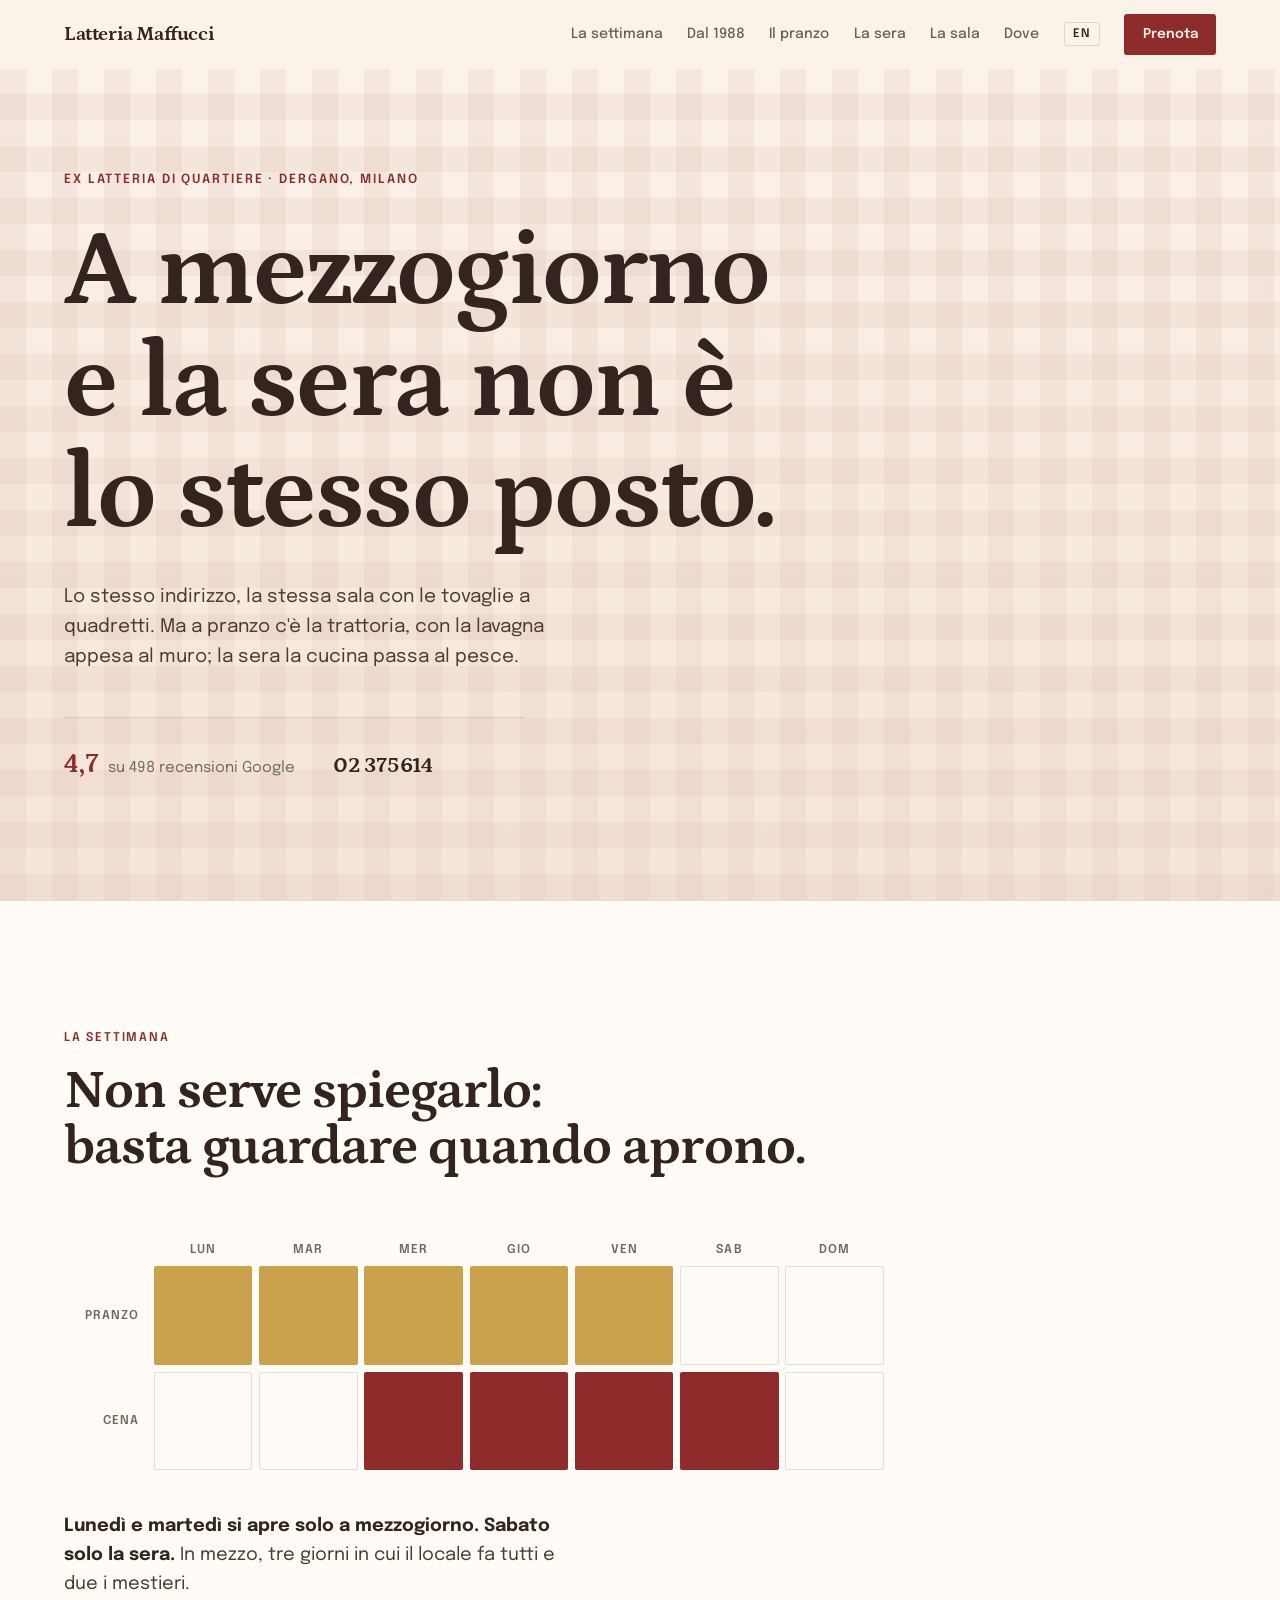
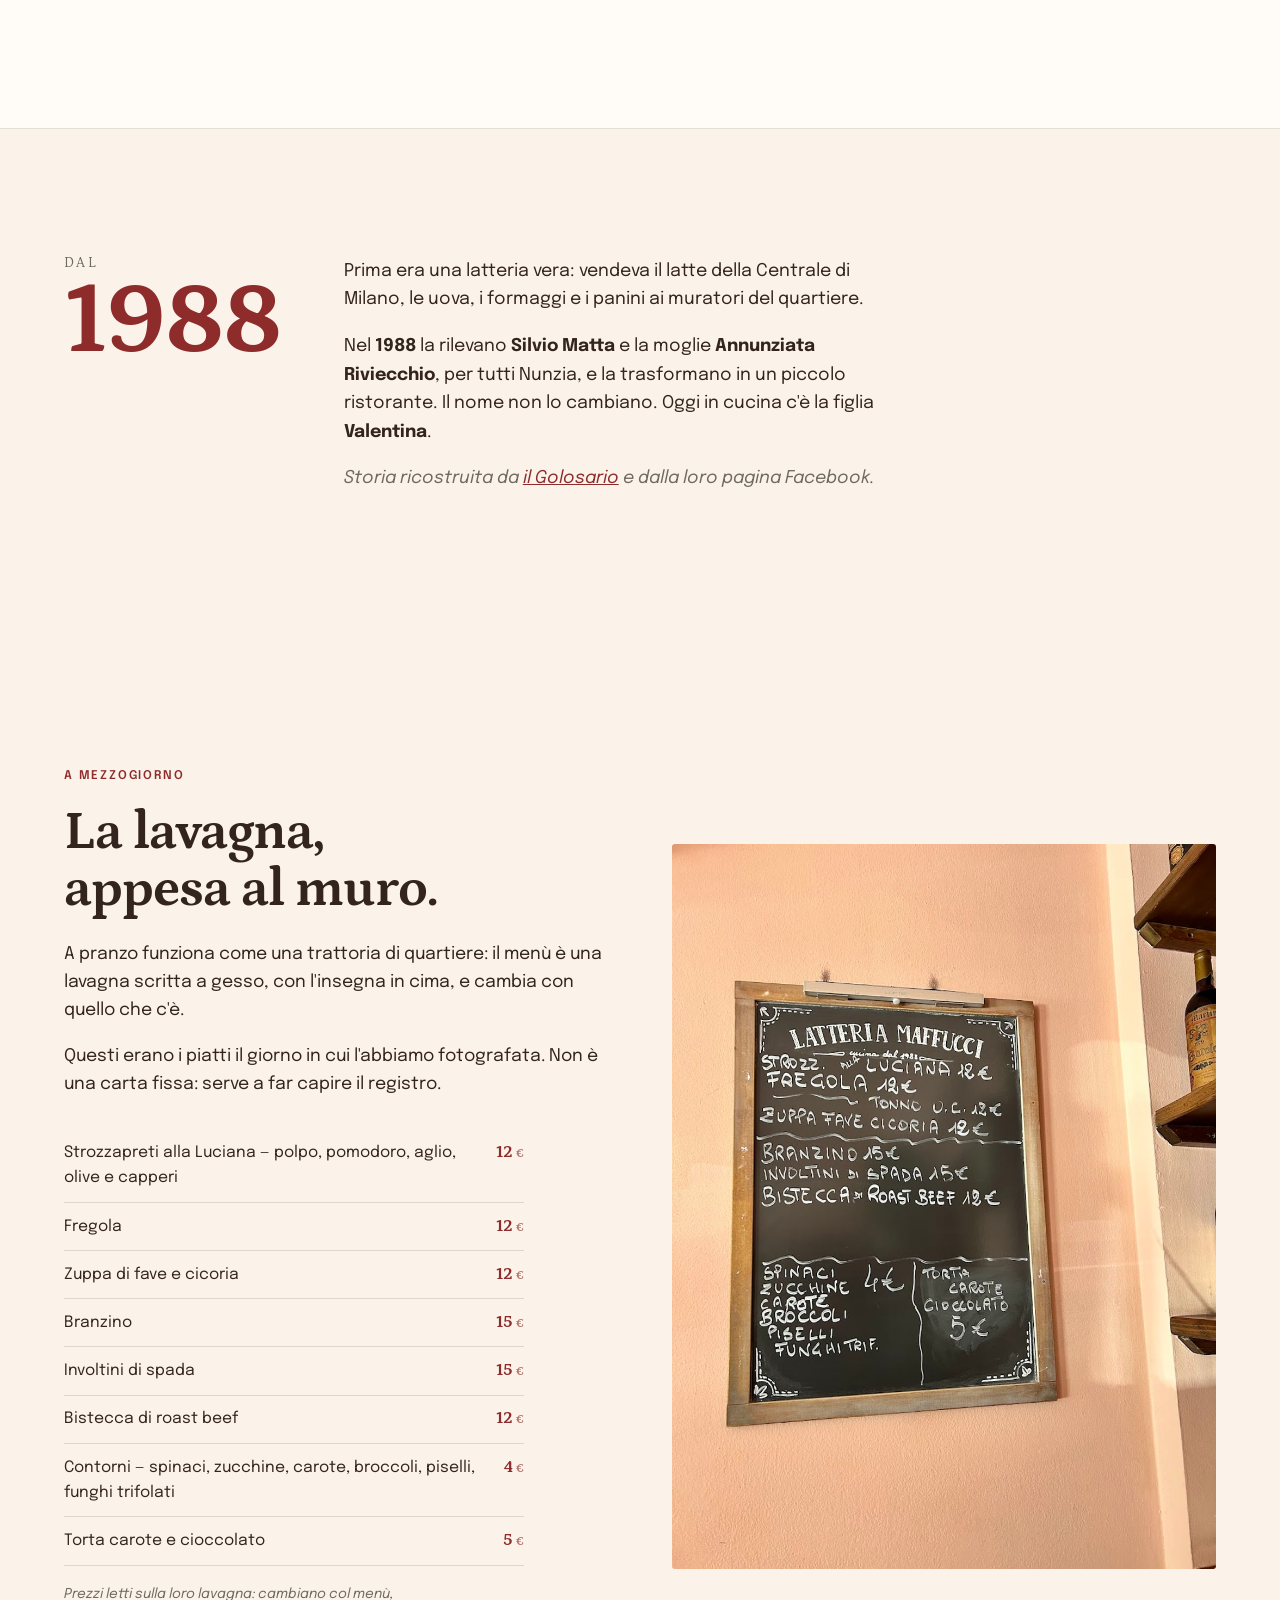
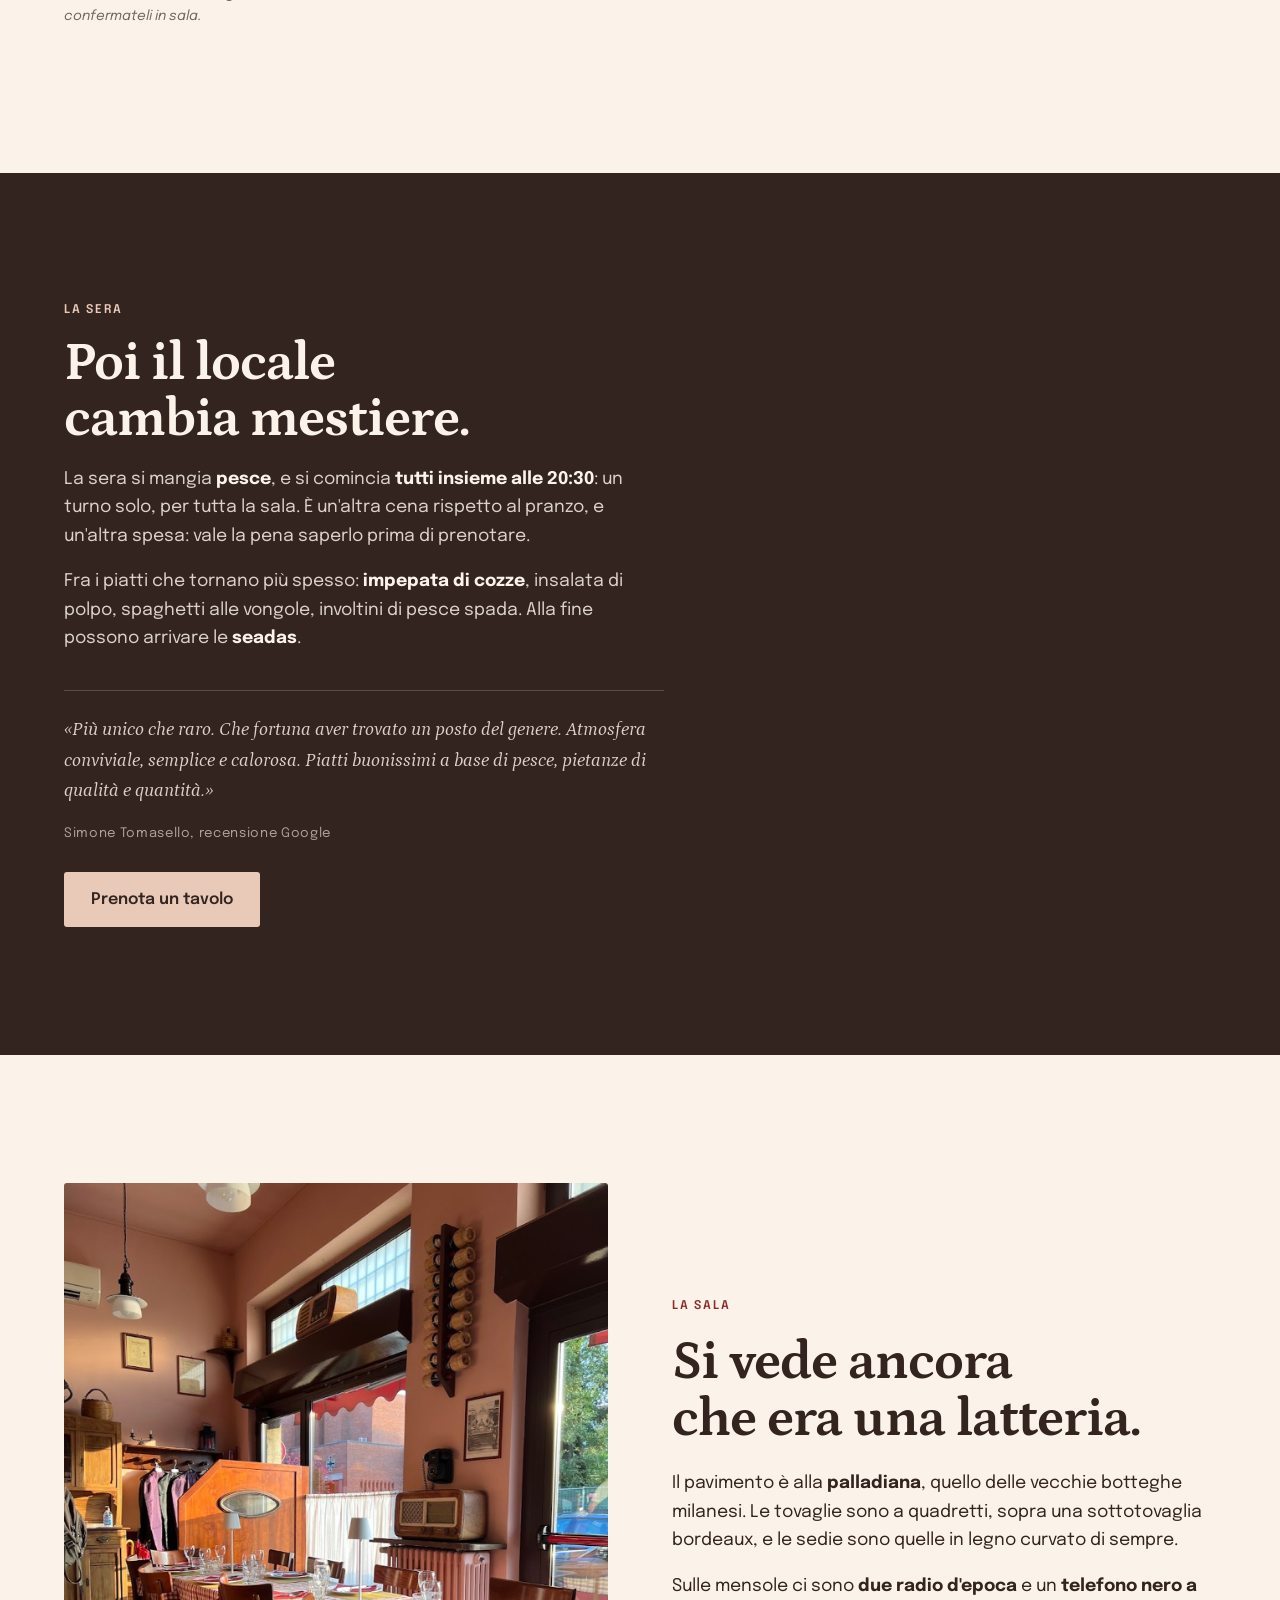
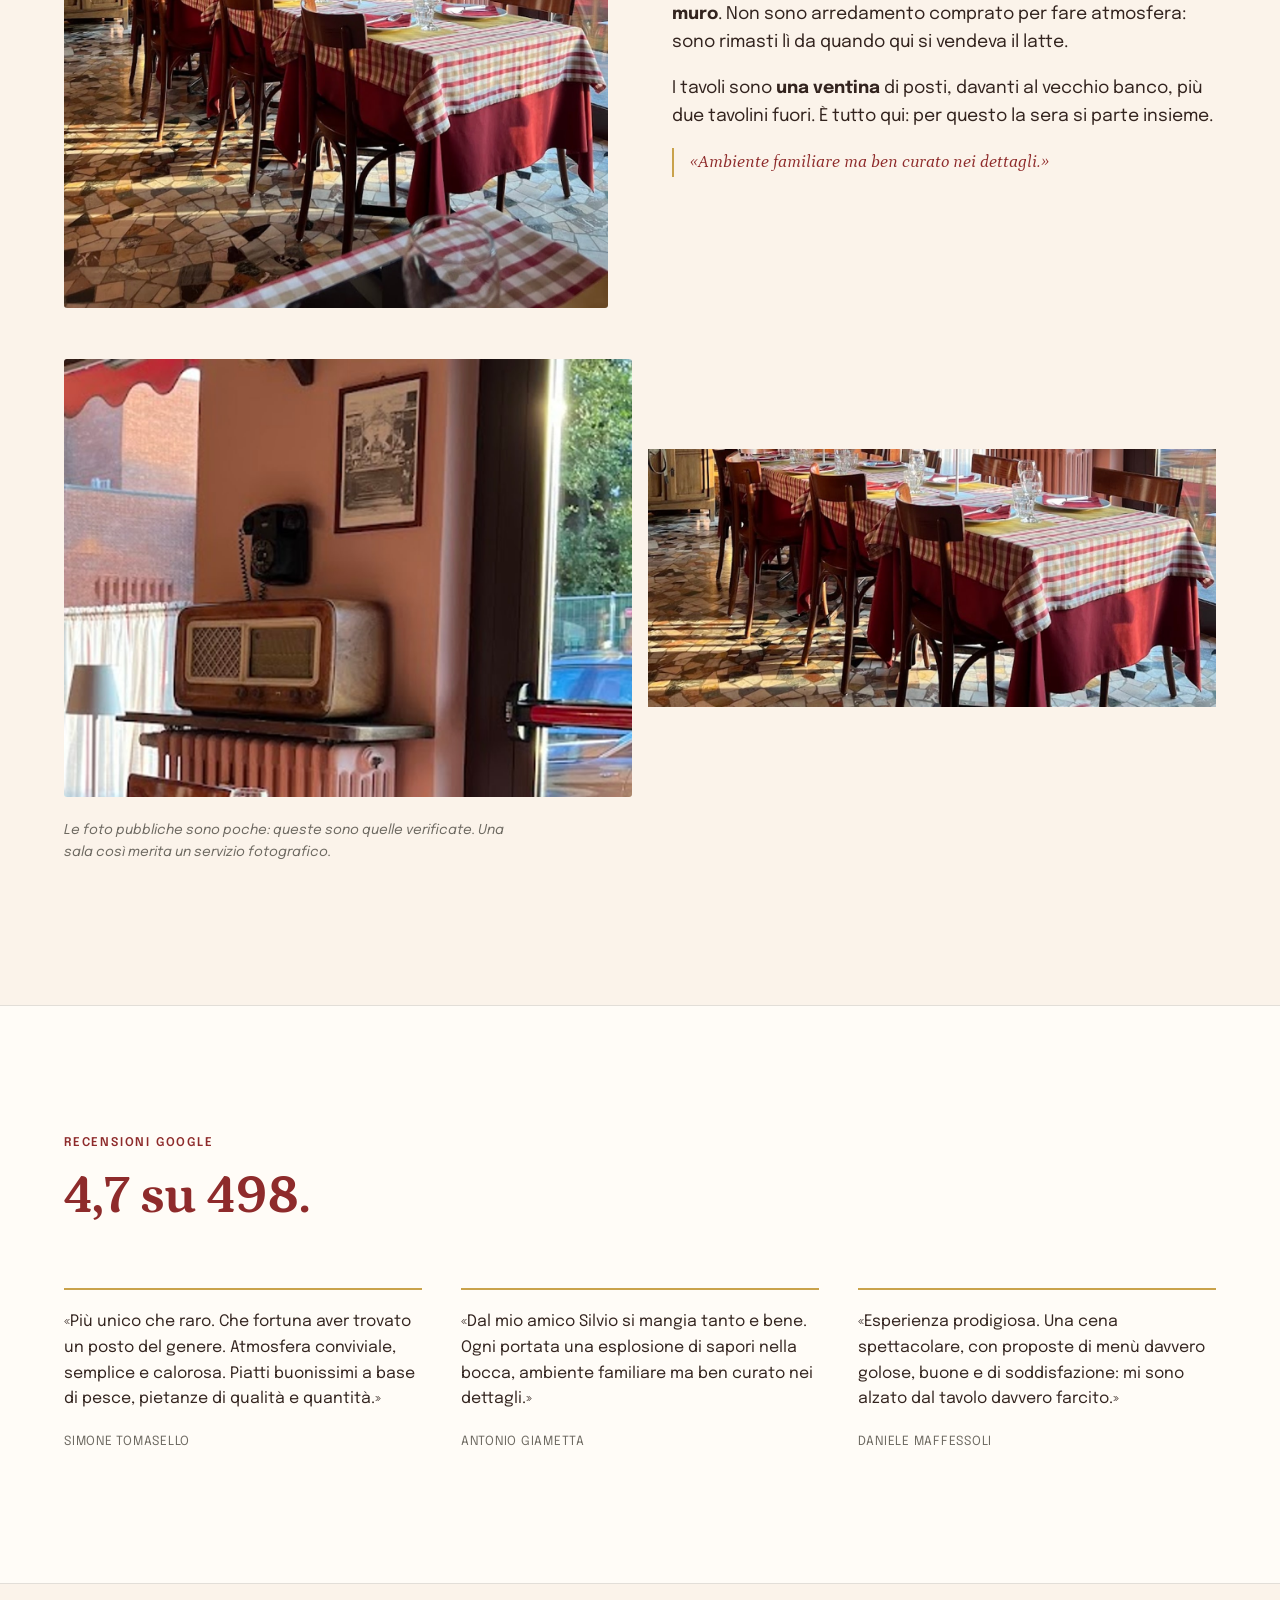
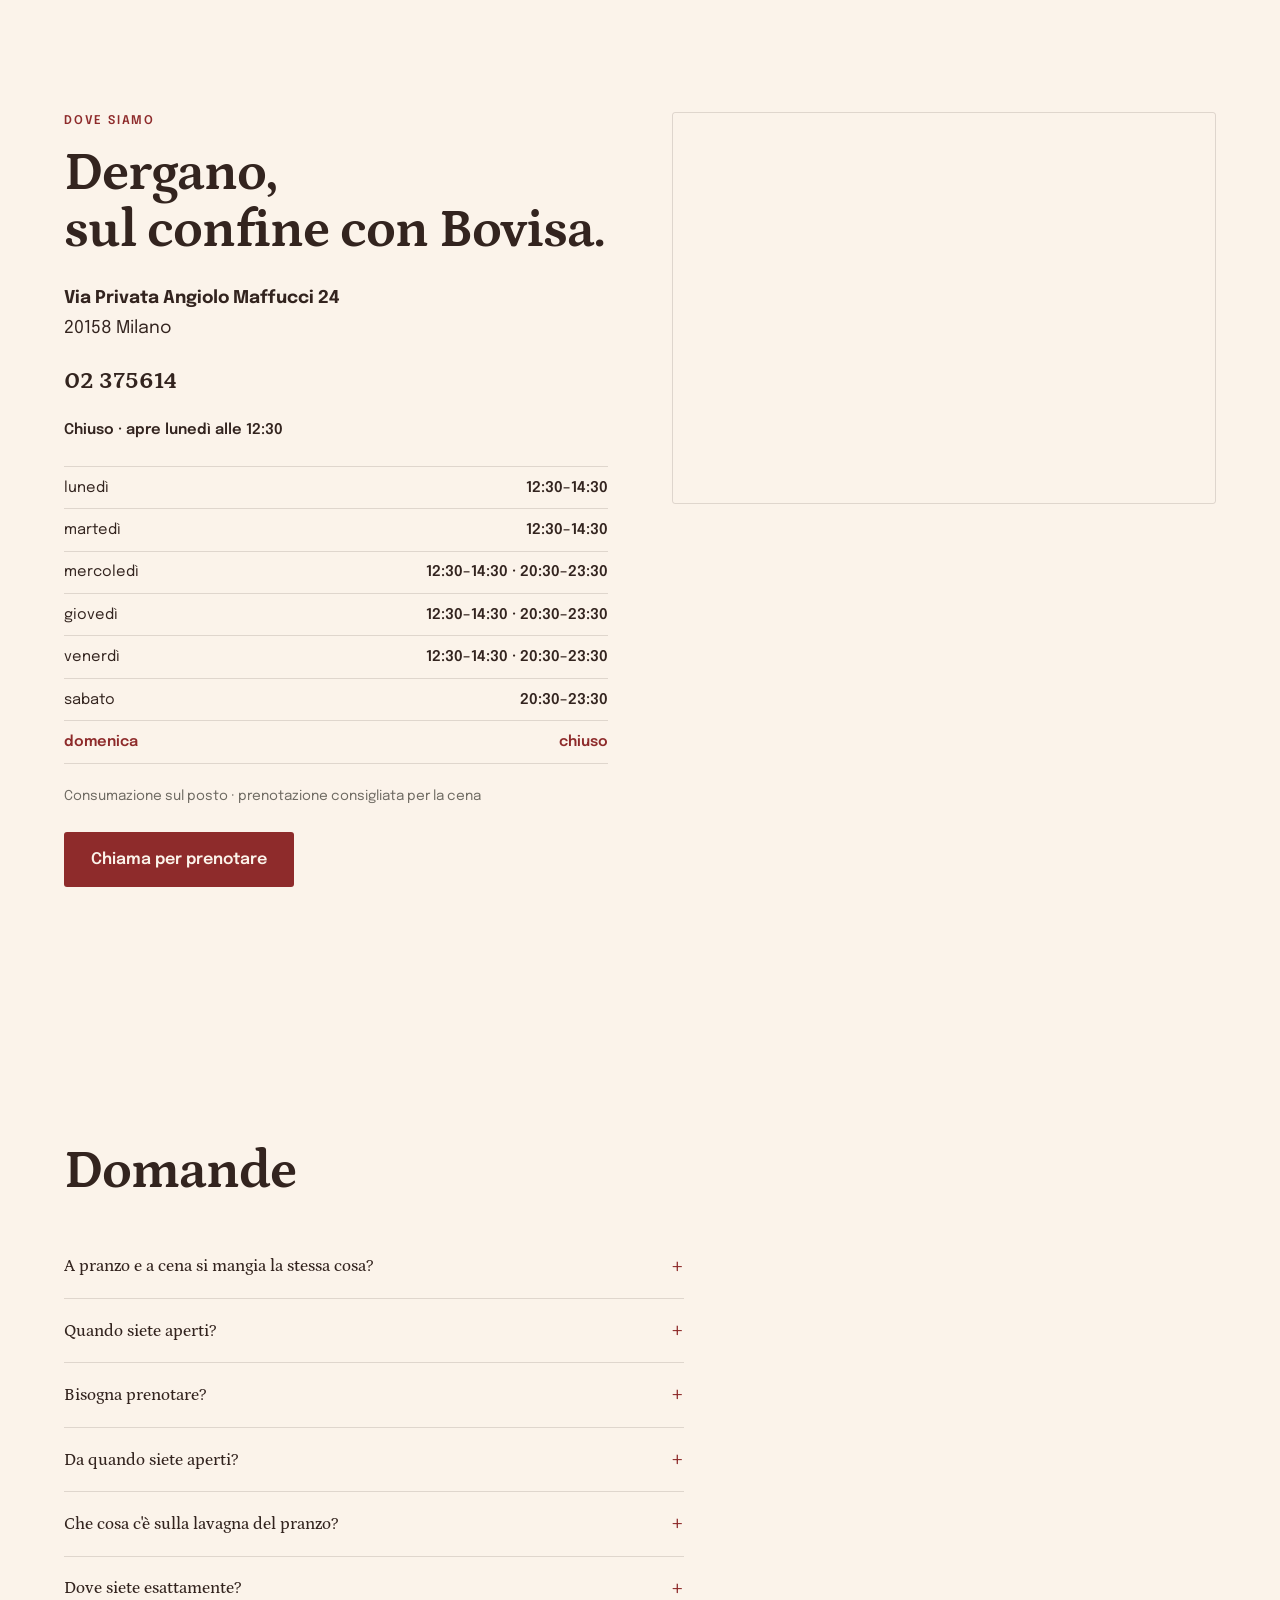
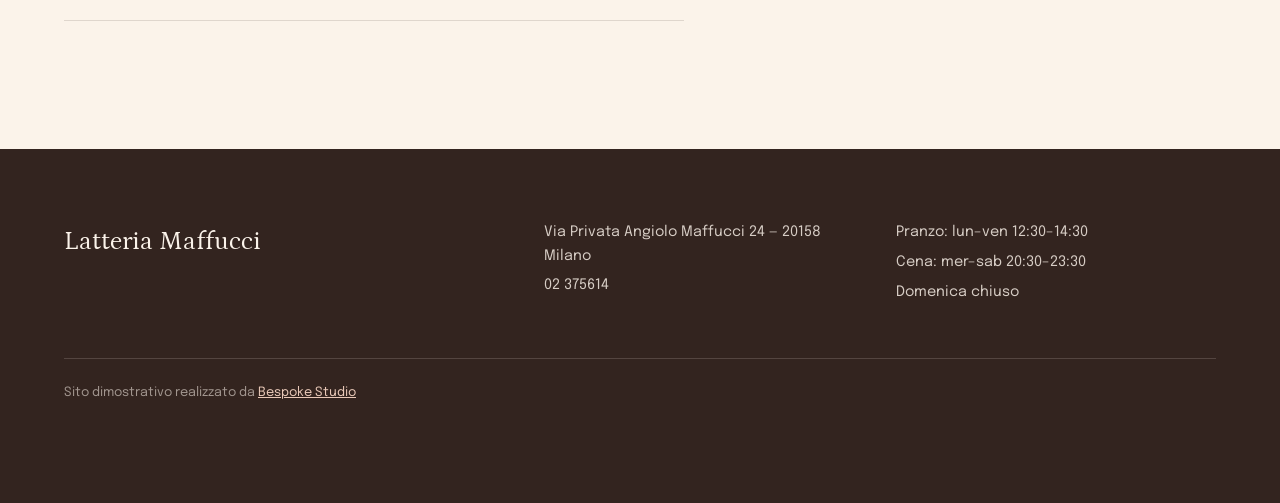
==== index.html @ 0350d4de "Latteria Maffucci — sito vetrina Concept: «A mezzogiorno e la sera non è lo stesso posto.» Gesto-fir" ====
<!doctype html>
<html lang="it">
<head>
<meta charset="utf-8">
<meta name="viewport" content="width=device-width, initial-scale=1">
<title>Latteria Maffucci — Trattoria a Dergano, Milano | Via Maffucci 24</title>
<meta name="description" content="Ex latteria di quartiere a Dergano, Milano, ristorante dal 1988: a mezzogiorno la trattoria con la lavagna del giorno, la sera il pesce in un turno unico alle 20:30. Via Privata Angiolo Maffucci 24. 4,7 su 498 recensioni Google.">
<link rel="canonical" href="https://rotenzark.github.io/latteria-maffucci/">
<meta property="og:type" content="website">
<meta property="og:title" content="Latteria Maffucci — Trattoria a Dergano, Milano">
<meta property="og:description" content="A mezzogiorno e la sera non è lo stesso posto. Ex latteria di quartiere in Via Maffucci 24, Dergano.">
<meta property="og:url" content="https://rotenzark.github.io/latteria-maffucci/">
<meta property="og:image" content="https://rotenzark.github.io/latteria-maffucci/img/og.jpg">
<meta property="og:locale" content="it_IT">
<meta name="twitter:card" content="summary_large_image">
<meta name="twitter:title" content="Latteria Maffucci — Trattoria a Dergano, Milano">
<meta name="twitter:description" content="A mezzogiorno la trattoria, la sera il pesce. Via Maffucci 24, Dergano.">
<meta name="twitter:image" content="https://rotenzark.github.io/latteria-maffucci/img/og.jpg">
<meta name="theme-color" content="#FBF3EA">
<link rel="icon" href="img/favicon.svg" type="image/svg+xml">
<link rel="icon" href="img/favicon-32.png" sizes="32x32">
<link rel="apple-touch-icon" href="img/apple-touch-icon.png">
<link rel="preconnect" href="https://fonts.googleapis.com">
<link rel="preconnect" href="https://fonts.gstatic.com" crossorigin>
<link href="https://fonts.googleapis.com/css2?family=Petrona:ital,wght@0,400;0,500;0,700;1,400&family=Epilogue:wght@400;500;600&display=swap" rel="stylesheet">
<link rel="stylesheet" href="css/styles.css?v=1">
<script src="https://cdn.jsdelivr.net/npm/gsap@3.12.5/dist/gsap.min.js" defer></script>
<script src="https://cdn.jsdelivr.net/npm/gsap@3.12.5/dist/ScrollTrigger.min.js" defer></script>
<script src="js/main.js?v=1" defer></script>
<script type="application/ld+json">
{
  "@context": "https://schema.org",
  "@type": "Restaurant",
  "name": "Latteria Maffucci",
  "description": "Ex latteria di quartiere a Dergano, Milano, ristorante dal 1988: a pranzo trattoria con la lavagna del giorno, la sera menù di pesce in un turno unico alle 20:30.",
  "foundingDate": "1988",
  "url": "https://rotenzark.github.io/latteria-maffucci/",
  "telephone": "+3902375614",
  "image": "https://rotenzark.github.io/latteria-maffucci/img/sala.jpg",
  "priceRange": "€€€",
  "servesCuisine": "Italiana",
  "acceptsReservations": "True",
  "address": {
    "@type": "PostalAddress",
    "streetAddress": "Via Privata Angiolo Maffucci 24",
    "addressLocality": "Milano",
    "postalCode": "20158",
    "addressCountry": "IT"
  },
  "geo": { "@type": "GeoCoordinates", "latitude": 45.498688, "longitude": 9.1719003 },
  "aggregateRating": { "@type": "AggregateRating", "ratingValue": "4.7", "reviewCount": "498" },
  "openingHoursSpecification": [
    { "@type": "OpeningHoursSpecification", "dayOfWeek": ["Monday","Tuesday","Wednesday","Thursday","Friday"], "opens": "12:30", "closes": "14:30" },
    { "@type": "OpeningHoursSpecification", "dayOfWeek": ["Wednesday","Thursday","Friday","Saturday"], "opens": "20:30", "closes": "23:30" }
  ]
}
</script>
<script type="application/ld+json">
{
  "@context": "https://schema.org",
  "@type": "FAQPage",
  "mainEntity": [
    {
      "@type": "Question",
      "name": "A pranzo e a cena si mangia la stessa cosa?",
      "acceptedAnswer": { "@type": "Answer", "text": "No. A mezzogiorno c'è la trattoria, con la lavagna del giorno appesa in sala. La sera la cucina cambia e si concentra sul pesce. Sono due proposte diverse nello stesso indirizzo." }
    },
    {
      "@type": "Question",
      "name": "Quando siete aperti?",
      "acceptedAnswer": { "@type": "Answer", "text": "Lunedì e martedì solo a pranzo, 12:30–14:30. Mercoledì, giovedì e venerdì a pranzo e a cena. Sabato solo a cena, 20:30–23:30. Domenica chiuso." }
    },
    {
      "@type": "Question",
      "name": "Bisogna prenotare?",
      "acceptedAnswer": { "@type": "Answer", "text": "Per la cena sì: i posti sono una ventina e si comincia tutti insieme alle 20:30, in un turno solo. Basta una telefonata allo 02 375614." }
    },
    {
      "@type": "Question",
      "name": "Da quando siete aperti?",
      "acceptedAnswer": { "@type": "Answer", "text": "Il locale era una latteria di quartiere. Nel 1988 l'hanno rilevato Silvio Matta e la moglie Annunziata «Nunzia» Riviecchio, che l'hanno trasformato in ristorante tenendo il nome. Oggi in cucina c'è la figlia Valentina." }
    },
    {
      "@type": "Question",
      "name": "Che cosa c'è sulla lavagna del pranzo?",
      "acceptedAnswer": { "@type": "Answer", "text": "Cambia. Il giorno in cui l'abbiamo fotografata c'erano strozzapreti alla Luciana, fregola, zuppa di fave e cicoria, branzino, involtini di spada e bistecca di roast beef, con i contorni a parte e la torta carote e cioccolato." }
    },
    {
      "@type": "Question",
      "name": "Dove siete?",
      "acceptedAnswer": { "@type": "Answer", "text": "In Via Privata Angiolo Maffucci 24, a Dergano, sul confine con Bovisa." }
    }
  ]
}
</script>
</head>
<body>

<div id="intro" aria-hidden="true"><span id="introMark">Latteria Maffucci</span></div>

<a class="skip" href="#hero" data-i18n="skip">Vai al contenuto</a>

<header id="header">
  <a class="brand" href="#hero" aria-label="Latteria Maffucci, torna in cima" data-i18n-aria="brand.aria">Latteria Maffucci</a>
  <button id="burger" aria-expanded="false" aria-controls="mainNav" aria-label="Apri il menu" data-i18n-aria="burger.aria">
    <span></span><span></span><span></span>
  </button>
  <nav id="mainNav" aria-label="Principale">
    <a href="#settimana" data-i18n="nav.sett">La settimana</a>
    <a href="#storia" data-i18n="nav.storia">Dal 1988</a>
    <a href="#pranzo" data-i18n="nav.pranzo">Il pranzo</a>
    <a href="#sera" data-i18n="nav.sera">La sera</a>
    <a href="#sala" data-i18n="nav.sala">La sala</a>
    <a href="#dove" data-i18n="nav.dove">Dove</a>
    <button id="langToggle" type="button" aria-label="Switch to English" data-i18n-aria="lang.aria"><span data-i18n="lang.txt">EN</span></button>
    <a class="cta" href="tel:+3902375614" data-i18n="nav.cta">Prenota</a>
  </nav>
</header>

<main>

<!-- ══════════ HERO ══════════ -->
<section id="hero">
  <p class="hero-kicker" data-i18n="hero.kicker">Ex latteria di quartiere · Dergano, Milano</p>
  <h1 data-i18n="hero.h">A mezzogiorno<br>e la sera non è<br>lo stesso posto.</h1>
  <p class="hero-sub" data-i18n="hero.sub">Lo stesso indirizzo, la stessa sala con le tovaglie a quadretti. Ma a pranzo c'è la trattoria, con la lavagna appesa al muro; la sera la cucina passa al pesce.</p>
  <div class="hero-meta">
    <p class="hero-rating"><strong>4,7</strong> <span data-i18n="hero.rating">su 498 recensioni Google</span></p>
    <a class="hero-call" href="tel:+3902375614">02 375614</a>
  </div>
</section>

<!-- ══════════ LA SETTIMANA — il gesto-firma ══════════ -->
<section id="settimana">
  <div class="sec-head reveal">
    <p class="eyebrow" data-i18n="sett.eyebrow">La settimana</p>
    <h2 data-i18n="sett.h">Non serve spiegarlo:<br>basta guardare quando aprono.</h2>
  </div>

  <div class="griglia reveal" role="table" aria-label="Apertura per giorno: pranzo e cena">
    <div class="g-riga g-testa" role="row">
      <span class="g-lab" role="columnheader"></span>
      <span role="columnheader" data-i18n="g.lun">lun</span>
      <span role="columnheader" data-i18n="g.mar">mar</span>
      <span role="columnheader" data-i18n="g.mer">mer</span>
      <span role="columnheader" data-i18n="g.gio">gio</span>
      <span role="columnheader" data-i18n="g.ven">ven</span>
      <span role="columnheader" data-i18n="g.sab">sab</span>
      <span role="columnheader" data-i18n="g.dom">dom</span>
    </div>
    <div class="g-riga" role="row">
      <span class="g-lab" role="rowheader" data-i18n="g.pranzo">pranzo</span>
      <span class="cella on" role="cell" aria-label="lunedì a pranzo: aperto" data-i18n-aria="a.lunp"></span>
      <span class="cella on" role="cell" aria-label="martedì a pranzo: aperto" data-i18n-aria="a.marp"></span>
      <span class="cella on" role="cell" aria-label="mercoledì a pranzo: aperto" data-i18n-aria="a.merp"></span>
      <span class="cella on" role="cell" aria-label="giovedì a pranzo: aperto" data-i18n-aria="a.giop"></span>
      <span class="cella on" role="cell" aria-label="venerdì a pranzo: aperto" data-i18n-aria="a.venp"></span>
      <span class="cella" role="cell" aria-label="sabato a pranzo: chiuso" data-i18n-aria="a.sabp"></span>
      <span class="cella" role="cell" aria-label="domenica a pranzo: chiuso" data-i18n-aria="a.domp"></span>
    </div>
    <div class="g-riga" role="row">
      <span class="g-lab" role="rowheader" data-i18n="g.cena">cena</span>
      <span class="cella" role="cell" aria-label="lunedì a cena: chiuso" data-i18n-aria="a.lunc"></span>
      <span class="cella" role="cell" aria-label="martedì a cena: chiuso" data-i18n-aria="a.marc"></span>
      <span class="cella on sera" role="cell" aria-label="mercoledì a cena: aperto" data-i18n-aria="a.merc"></span>
      <span class="cella on sera" role="cell" aria-label="giovedì a cena: aperto" data-i18n-aria="a.gioc"></span>
      <span class="cella on sera" role="cell" aria-label="venerdì a cena: aperto" data-i18n-aria="a.venc"></span>
      <span class="cella on sera" role="cell" aria-label="sabato a cena: aperto" data-i18n-aria="a.sabc"></span>
      <span class="cella" role="cell" aria-label="domenica a cena: chiuso" data-i18n-aria="a.domc"></span>
    </div>
  </div>

  <p class="sett-nota reveal" data-i18n="sett.nota"><strong>Lunedì e martedì si apre solo a mezzogiorno. Sabato solo la sera.</strong> In mezzo, tre giorni in cui il locale fa tutti e due i mestieri.</p>
</section>

<!-- ══════════ 1988 — la storia ══════════ -->
<section id="storia">
  <div class="storia-inner">
    <p class="anno reveal"><span data-i18n="st.dal">Dal</span> <b>1988</b></p>
    <div class="storia-testo reveal">
      <p data-i18n="st.p1">Prima era una latteria vera: vendeva il latte della Centrale di Milano, le uova, i formaggi e i panini ai muratori del quartiere.</p>
      <p data-i18n="st.p2">Nel <strong>1988</strong> la rilevano <strong>Silvio Matta</strong> e la moglie <strong>Annunziata Riviecchio</strong>, per tutti Nunzia, e la trasformano in un piccolo ristorante. Il nome non lo cambiano. Oggi in cucina c'è la figlia <strong>Valentina</strong>.</p>
      <p class="storia-fonte" data-i18n="st.fonte">Storia ricostruita da <a href="https://www.ilgolosario.it/it/milano-latteria-maffucci" target="_blank" rel="noopener">il Golosario</a> e dalla loro pagina Facebook.</p>
    </div>
  </div>
</section>

<!-- ══════════ IL PRANZO ══════════ -->
<section id="pranzo">
  <div class="due-col">
    <div class="col-testo reveal">
      <p class="eyebrow" data-i18n="pr.eyebrow">A mezzogiorno</p>
      <h2 data-i18n="pr.h">La lavagna,<br>appesa al muro.</h2>
      <p data-i18n="pr.p1">A pranzo funziona come una trattoria di quartiere: il menù è una lavagna scritta a gesso, con l'insegna in cima, e cambia con quello che c'è.</p>
      <p data-i18n="pr.p2">Questi erano i piatti il giorno in cui l'abbiamo fotografata. Non è una carta fissa: serve a far capire il registro.</p>
      <ul class="piatti">
        <li><span data-i18n="p1">Strozzapreti alla Luciana — polpo, pomodoro, aglio, olive e capperi</span><b>12</b></li>
        <li><span data-i18n="p2">Fregola</span><b>12</b></li>
        <li><span data-i18n="p3">Zuppa di fave e cicoria</span><b>12</b></li>
        <li><span data-i18n="p4">Branzino</span><b>15</b></li>
        <li><span data-i18n="p5">Involtini di spada</span><b>15</b></li>
        <li><span data-i18n="p6">Bistecca di roast beef</span><b>12</b></li>
        <li><span data-i18n="p7">Contorni — spinaci, zucchine, carote, broccoli, piselli, funghi trifolati</span><b>4</b></li>
        <li><span data-i18n="p8">Torta carote e cioccolato</span><b>5</b></li>
      </ul>
      <p class="pr-nota" data-i18n="pr.nota">Prezzi letti sulla loro lavagna: cambiano col menù, confermateli in sala.</p>
    </div>
    <figure class="col-fig reveal">
      <img src="img/lavagna.jpg" alt="La lavagna del pranzo, scritta a gesso e firmata «Latteria Maffucci» in cima" width="1000" height="1333">
    </figure>
  </div>
</section>

<!-- ══════════ LA SERA ══════════ -->
<section id="sera">
  <div class="sera-inner reveal">
    <p class="eyebrow" data-i18n="sr.eyebrow">La sera</p>
    <h2 data-i18n="sr.h">Poi il locale<br>cambia mestiere.</h2>
    <p data-i18n="sr.p1">La sera si mangia <strong>pesce</strong>, e si comincia <strong>tutti insieme alle 20:30</strong>: un turno solo, per tutta la sala. È un'altra cena rispetto al pranzo, e un'altra spesa: vale la pena saperlo prima di prenotare.</p>
    <p data-i18n="sr.p2">Fra i piatti che tornano più spesso: <strong>impepata di cozze</strong>, insalata di polpo, spaghetti alle vongole, involtini di pesce spada. Alla fine possono arrivare le <strong>seadas</strong>.</p>
    <blockquote class="sera-cit">
      <p data-i18n="sr.cit">«Più unico che raro. Che fortuna aver trovato un posto del genere. Atmosfera conviviale, semplice e calorosa. Piatti buonissimi a base di pesce, pietanze di qualità e quantità.»</p>
      <cite data-i18n="sr.cit.c">Simone Tomasello, recensione Google</cite>
    </blockquote>
    <a class="cta cta-big" href="tel:+3902375614" data-i18n="sr.cta">Prenota un tavolo</a>
  </div>
</section>

<!-- ══════════ LA SALA ══════════ -->
<section id="sala">
  <div class="due-col">
    <figure class="col-fig reveal">
      <img src="img/sala.jpg" alt="La sala con il pavimento alla palladiana, le tovaglie a quadretti e le radio d'epoca sulle mensole" width="1300" height="1733">
    </figure>
    <div class="col-testo reveal">
      <p class="eyebrow" data-i18n="sa.eyebrow">La sala</p>
      <h2 data-i18n="sa.h">Si vede ancora<br>che era una latteria.</h2>
      <p data-i18n="sa.p1">Il pavimento è alla <strong>palladiana</strong>, quello delle vecchie botteghe milanesi. Le tovaglie sono a quadretti, sopra una sottotovaglia bordeaux, e le sedie sono quelle in legno curvato di sempre.</p>
      <p data-i18n="sa.p2">Sulle mensole ci sono <strong>due radio d'epoca</strong> e un <strong>telefono nero a muro</strong>. Non sono arredamento comprato per fare atmosfera: sono rimasti lì da quando qui si vendeva il latte.</p>
      <p data-i18n="sa.p3">I tavoli sono <strong>una ventina</strong> di posti, davanti al vecchio banco, più due tavolini fuori. È tutto qui: per questo la sera si parte insieme.</p>
      <p class="sa-cit" data-i18n="sa.cit">«Ambiente familiare ma ben curato nei dettagli.»</p>
    </div>
  </div>
  <div class="sala-strip">
    <button class="shot reveal" data-full="img/radio.jpg" aria-label="Ingrandisci: le radio d'epoca" data-i18n-aria="sa.a1">
      <img src="img/radio.jpg" alt="Due radio d'epoca e il telefono nero appeso al muro" width="1300" height="429">
    </button>
    <button class="shot reveal" data-full="img/tavoli.jpg" aria-label="Ingrandisci: i tavoli" data-i18n-aria="sa.a2">
      <img src="img/tavoli.jpg" alt="I tavoli apparecchiati con le tovaglie a quadretti sul pavimento alla palladiana" width="1400" height="571">
    </button>
  </div>
  <p class="sala-nota reveal" data-i18n="sa.nota">Le foto pubbliche sono poche: queste sono quelle verificate. Una sala così merita un servizio fotografico.</p>
</section>

<!-- ══════════ RECENSIONI ══════════ -->
<section id="voci">
  <div class="sec-head reveal">
    <p class="eyebrow" data-i18n="voci.eyebrow">Recensioni Google</p>
    <h2 data-i18n="voci.h">4,7 su 498.</h2>
  </div>
  <div class="voci-grid">
    <blockquote class="reveal"><p data-i18n="v1.p">«Più unico che raro. Che fortuna aver trovato un posto del genere. Atmosfera conviviale, semplice e calorosa. Piatti buonissimi a base di pesce, pietanze di qualità e quantità.»</p><cite data-i18n="v1.c">Simone Tomasello</cite></blockquote>
    <blockquote class="reveal"><p data-i18n="v2.p">«Dal mio amico Silvio si mangia tanto e bene. Ogni portata una esplosione di sapori nella bocca, ambiente familiare ma ben curato nei dettagli.»</p><cite data-i18n="v2.c">Antonio Giametta</cite></blockquote>
    <blockquote class="reveal"><p data-i18n="v3.p">«Esperienza prodigiosa. Una cena spettacolare, con proposte di menù davvero golose, buone e di soddisfazione: mi sono alzato dal tavolo davvero farcito.»</p><cite data-i18n="v3.c">Daniele Maffessoli</cite></blockquote>
  </div>
</section>

<!-- ══════════ DOVE ══════════ -->
<section id="dove">
  <div class="dove-grid">
    <div class="dove-info reveal">
      <p class="eyebrow" data-i18n="dove.eyebrow">Dove siamo</p>
      <h2 data-i18n="dove.h">Dergano,<br>sul confine con Bovisa.</h2>
      <address>
        <strong>Via Privata Angiolo Maffucci 24</strong><br>
        20158 Milano
      </address>
      <p class="dove-tel"><a href="tel:+3902375614">02 375614</a></p>
      <p class="dove-stato"><span id="orarioStato">&nbsp;</span></p>
      <ul class="orari">
        <li data-day="1"><span data-i18n="d.lun">lunedì</span><b data-i18n="o.lun">12:30–14:30</b></li>
        <li data-day="2"><span data-i18n="d.mar">martedì</span><b data-i18n="o.mar">12:30–14:30</b></li>
        <li data-day="3"><span data-i18n="d.mer">mercoledì</span><b>12:30–14:30 · 20:30–23:30</b></li>
        <li data-day="4"><span data-i18n="d.gio">giovedì</span><b>12:30–14:30 · 20:30–23:30</b></li>
        <li data-day="5"><span data-i18n="d.ven">venerdì</span><b>12:30–14:30 · 20:30–23:30</b></li>
        <li data-day="6"><span data-i18n="d.sab">sabato</span><b data-i18n="o.sab">20:30–23:30</b></li>
        <li data-day="0"><span data-i18n="d.dom">domenica</span><b data-i18n="d.chiuso">chiuso</b></li>
      </ul>
      <p class="dove-serv" data-i18n="dove.serv">Consumazione sul posto · prenotazione consigliata per la cena</p>
      <a class="cta cta-big" href="tel:+3902375614" data-i18n="dove.cta">Chiama per prenotare</a>
    </div>
    <div class="dove-map reveal">
      <iframe
        title="Mappa: Latteria Maffucci, Via Angiolo Maffucci 24, Milano"
        data-i18n-title="dove.maptitle"
        src="https://www.google.com/maps?q=Latteria+Maffucci,+Via+Angiolo+Maffucci+24,+20158+Milano&output=embed"
        width="600" height="450" style="border:0" allowfullscreen="" referrerpolicy="no-referrer-when-downgrade"></iframe>
    </div>
  </div>
</section>

<!-- ══════════ FAQ ══════════ -->
<section id="faq">
  <h2 class="reveal" data-i18n="faq.h">Domande</h2>
  <div class="faq-list">
    <details class="reveal"><summary data-i18n="f1.q">A pranzo e a cena si mangia la stessa cosa?</summary><p data-i18n="f1.a">No. A mezzogiorno c'è la trattoria, con la lavagna del giorno appesa in sala. La sera la cucina cambia e si concentra sul pesce.</p></details>
    <details class="reveal"><summary data-i18n="f2.q">Quando siete aperti?</summary><p data-i18n="f2.a">Lunedì e martedì solo a pranzo. Mercoledì, giovedì e venerdì a pranzo e a cena. Sabato solo a cena. Domenica chiuso.</p></details>
    <details class="reveal"><summary data-i18n="f3.q">Bisogna prenotare?</summary><p data-i18n="f3.a">Per la cena sì: i posti sono una ventina e si comincia tutti insieme alle 20:30, in un turno solo. Basta una telefonata allo 02 375614.</p></details>
    <details class="reveal"><summary data-i18n="f6.q">Da quando siete aperti?</summary><p data-i18n="f6.a">Il locale era una latteria di quartiere. Nel 1988 l'hanno rilevato Silvio Matta e la moglie Annunziata «Nunzia» Riviecchio, che l'hanno trasformato in ristorante tenendo il nome. Oggi in cucina c'è la figlia Valentina.</p></details>
    <details class="reveal"><summary data-i18n="f4.q">Che cosa c'è sulla lavagna del pranzo?</summary><p data-i18n="f4.a">Cambia. Il giorno della foto: strozzapreti alla Luciana, fregola, zuppa di fave e cicoria, branzino, involtini di spada, bistecca di roast beef, contorni e torta carote e cioccolato.</p></details>
    <details class="reveal"><summary data-i18n="f5.q">Dove siete esattamente?</summary><p data-i18n="f5.a">Via Privata Angiolo Maffucci 24, a Dergano, sul confine con Bovisa.</p></details>
  </div>
</section>

</main>

<footer>
  <div class="foot-inner">
    <p class="foot-name">Latteria Maffucci</p>
    <div class="foot-col">
      <p>Via Privata Angiolo Maffucci 24 — 20158 Milano</p>
      <p><a href="tel:+3902375614">02 375614</a></p>
    </div>
    <div class="foot-col">
      <p data-i18n="foot.pranzo">Pranzo: lun–ven 12:30–14:30</p>
      <p data-i18n="foot.cena">Cena: mer–sab 20:30–23:30</p>
      <p data-i18n="foot.chiuso">Domenica chiuso</p>
    </div>
  </div>
  <p class="foot-credit">
    <span data-i18n="foot.demo">Sito dimostrativo realizzato da</span>
    <a href="https://bespokestud.io" target="_blank" rel="noopener">Bespoke Studio</a>
  </p>
</footer>

<div id="actionBar">
  <a href="tel:+3902375614" class="ab-call" data-i18n="ab.call">Prenota</a>
  <a href="#dove" class="ab-map" data-i18n="ab.map">Dove siamo</a>
</div>

<div id="lightbox" hidden>
  <button id="lightboxClose" aria-label="Chiudi" data-i18n-aria="lb.close">✕</button>
  <img id="lightboxImg" src="" alt="">
</div>

</body>
</html>
---- css/styles.css ----
/* ═══════════════════════════════════════════════════════════
   Latteria Maffucci — Dergano, Milano
   Concept: «A mezzogiorno e la sera non è lo stesso posto.»
   Gesto-firma: la settimana come griglia 7×2 (pranzo/cena).
   Palette letta dalla loro sala: pareti salmone, tovaglie a
   quadretti rosso/ocra su sottotovaglia bordeaux, palladiana.
   ═══════════════════════════════════════════════════════════ */

:root{
  --crema:#FBF3EA;
  --carta:#FFFCF7;
  --inchiostro:#33241F;
  --bordeaux:#8E2B2B;
  --bordeaux-scuro:#6B1F1F;
  --salmone:#E9C9B8;
  --legno:#A9784E;
  --ocra:#C9A24B;
  --grigio:#6E6A62;
  --riga:rgba(51,36,31,.14);
  --mx:clamp(1.15rem,5vw,5.5rem);
  --display:"Petrona",Georgia,serif;
  --testo:"Epilogue",system-ui,-apple-system,sans-serif;
}

*,*::before,*::after{box-sizing:border-box}
html{-webkit-text-size-adjust:100%;scroll-behavior:smooth}
@media (prefers-reduced-motion:reduce){html{scroll-behavior:auto}}

body{
  margin:0;
  background:var(--crema);
  color:var(--inchiostro);
  font-family:var(--testo);
  font-size:clamp(1rem,.96rem + .25vw,1.09rem);
  line-height:1.62;
  -webkit-font-smoothing:antialiased;
  overflow-x:hidden;
}

img{max-width:100%;height:auto;display:block}
a{color:inherit}

h1,h2,h3{font-family:var(--display);font-weight:700;line-height:1.04;letter-spacing:-.018em;margin:0}

/* ── FLASH-GUARD: stato iniziale dei .reveal.
      Senza queste tre righe gli elementi lampeggiano prima che
      ScrollTrigger li prenda in carico (immediateRender:false). ── */
.js .reveal{opacity:0}
.js .reveal.in-view{opacity:1}
html:not(.js) .reveal,html.reduced-motion .reveal{opacity:1}

.skip{position:absolute;left:-9999px;top:0;background:var(--bordeaux);color:#fff;padding:.7rem 1.1rem;z-index:200;border-radius:0 0 6px 0}
.skip:focus{left:0}

:where(a,button,summary,iframe,[tabindex]):focus-visible{
  outline:2.5px solid var(--bordeaux);outline-offset:3px;border-radius:3px;
}

/* ═══════════ INTRO ═══════════ */
#intro{
  position:fixed;inset:0;z-index:300;
  background:var(--bordeaux);
  display:grid;place-items:center;
  padding:1.5rem;
}
#introMark{
  font-family:var(--display);
  font-size:clamp(1.5rem,6vw,3.1rem);
  color:var(--crema);
  letter-spacing:-.02em;
  text-align:center;
}
html.no-intro #intro{display:none}

/* ═══════════ HEADER ═══════════ */
#header{
  position:fixed;top:0;left:0;right:0;z-index:120;
  display:flex;align-items:center;justify-content:space-between;
  gap:1rem;
  padding:.85rem var(--mx);
  background:rgba(251,243,234,.97);
  border-bottom:1px solid transparent;
  transition:border-color .3s ease,background .3s ease;
}
#header.scrolled{border-bottom-color:var(--riga)}

.brand{
  font-family:var(--display);
  font-weight:700;
  font-size:clamp(1.02rem,2.4vw,1.24rem);
  letter-spacing:-.02em;
  text-decoration:none;
  white-space:nowrap;
}

#mainNav{display:flex;align-items:center;gap:clamp(.9rem,1.9vw,1.7rem)}
#mainNav a:not(.cta){
  text-decoration:none;
  font-size:.88rem;
  font-weight:500;
  color:var(--inchiostro);
  opacity:.72;
  transition:opacity .2s ease;
}
#mainNav a:not(.cta):hover{opacity:1}

#langToggle{
  background:none;border:1px solid var(--riga);
  color:var(--inchiostro);
  font-family:var(--testo);font-size:.74rem;font-weight:600;
  letter-spacing:.07em;
  padding:.3rem .55rem;border-radius:3px;cursor:pointer;
  transition:border-color .2s ease,color .2s ease;
}
#langToggle:hover{border-color:var(--bordeaux);color:var(--bordeaux)}

.cta{
  display:inline-flex;align-items:center;justify-content:center;
  background:var(--bordeaux);color:var(--crema);
  text-decoration:none;
  font-family:var(--testo);font-weight:600;
  font-size:.85rem;
  padding:.6rem 1.15rem;
  border-radius:3px;
  transition:background .22s ease;
  white-space:nowrap;
}
.cta:hover{background:var(--bordeaux-scuro)}
.cta-big{font-size:1rem;padding:.9rem 1.7rem;margin-top:1.6rem}

#burger{display:none;flex-direction:column;gap:4px;background:none;border:0;cursor:pointer;padding:.45rem}
#burger span{display:block;width:22px;height:2px;background:var(--inchiostro);transition:transform .28s ease,opacity .2s ease}
#burger[aria-expanded="true"] span:nth-child(1){transform:translateY(6px) rotate(45deg)}
#burger[aria-expanded="true"] span:nth-child(2){opacity:0}
#burger[aria-expanded="true"] span:nth-child(3){transform:translateY(-6px) rotate(-45deg)}

@media (max-width:860px){
  #burger{display:flex}
  #mainNav{
    position:fixed;inset:0 0 auto;top:0;
    flex-direction:column;justify-content:center;
    height:100dvh;gap:1.5rem;
    background:var(--crema);
    transform:translateY(-100%);
    transition:transform .38s cubic-bezier(.4,0,.2,1);
  }
  #mainNav.nav-open{transform:translateY(0)}
  #mainNav a:not(.cta){font-size:1.35rem;font-family:var(--display);opacity:1}
}

/* ═══════════ HERO ═══════════ */
#hero{
  min-height:100svh;
  display:flex;flex-direction:column;justify-content:center;
  padding:7.5rem var(--mx) 4rem;
  position:relative;
  background:
    linear-gradient(180deg,transparent 0%,rgba(233,201,184,.34) 100%);
}
/* la trama a quadretti della tovaglia, appena accennata */
#hero::after{
  content:"";position:absolute;inset:0;z-index:-1;pointer-events:none;
  background-image:
    repeating-linear-gradient(90deg,rgba(142,43,43,.055) 0 26px,transparent 26px 52px),
    repeating-linear-gradient(0deg,rgba(142,43,43,.055) 0 26px,transparent 26px 52px);
}

.hero-kicker{
  font-size:.79rem;font-weight:600;letter-spacing:.15em;text-transform:uppercase;
  color:var(--bordeaux);margin:0 0 1.6rem;
}
#hero h1{
  font-size:clamp(2.6rem,8.4vw,7rem);
  max-width:16ch;
}
.hero-sub{
  max-width:46ch;margin:1.9rem 0 0;
  font-size:clamp(1.02rem,1.7vw,1.17rem);
  color:#4C3A33;
}
.hero-meta{
  display:flex;flex-wrap:wrap;align-items:baseline;gap:1.4rem 2.4rem;
  margin-top:2.8rem;padding-top:1.5rem;
  border-top:1px solid var(--riga);
  max-width:46ch;
}
.hero-rating{margin:0;font-size:.94rem;color:var(--grigio)}
.hero-rating strong{font-family:var(--display);font-size:1.7rem;color:var(--bordeaux);margin-right:.35rem}
.hero-call{
  font-family:var(--display);font-size:1.35rem;font-weight:700;
  text-decoration:none;letter-spacing:-.01em;
}
.hero-call:hover{color:var(--bordeaux)}

/* ═══════════ sezioni ═══════════ */
section{padding:clamp(4.5rem,10vw,8.5rem) var(--mx)}
.sec-head{margin-bottom:clamp(2.6rem,5vw,4rem)}
.eyebrow{
  font-size:.75rem;font-weight:600;letter-spacing:.15em;text-transform:uppercase;
  color:var(--bordeaux);margin:0 0 .9rem;
}
h2{font-size:clamp(1.85rem,4.6vw,3.4rem)}
section p{max-width:56ch}

/* ═══════════ LA SETTIMANA — gesto-firma ═══════════ */
#settimana{background:var(--carta);border-block:1px solid var(--riga)}

.griglia{
  display:flex;flex-direction:column;gap:.42rem;
  max-width:820px;
}
.g-riga{
  display:grid;
  grid-template-columns:minmax(3.6rem,5.2rem) repeat(7,1fr);
  gap:.42rem;align-items:center;
}
.g-testa span{
  font-size:.76rem;font-weight:600;letter-spacing:.09em;text-transform:uppercase;
  color:var(--grigio);text-align:center;
}
.g-lab{
  font-size:.76rem;font-weight:600;letter-spacing:.08em;text-transform:uppercase;
  color:var(--grigio);text-align:right;padding-right:.5rem;
}
.cella{
  aspect-ratio:1;
  border:1px solid var(--riga);
  border-radius:2px;
  background:transparent;
  transform-origin:center;
}
.cella.on{background:var(--ocra);border-color:transparent}
.cella.on.sera{background:var(--bordeaux)}

.sett-nota{
  margin:2.6rem 0 0;max-width:52ch;
  font-size:clamp(1rem,1.6vw,1.13rem);
  color:#4C3A33;
}
.sett-nota strong{color:var(--inchiostro)}

/* ═══════════ 1988 — la storia ═══════════ */
.storia-inner{
  display:grid;grid-template-columns:auto 1fr;
  gap:clamp(1.8rem,5vw,4.5rem);align-items:start;
}
@media (max-width:760px){.storia-inner{grid-template-columns:1fr;gap:1.4rem}}
.anno{
  margin:0;font-family:var(--display);line-height:.86;
  color:var(--bordeaux);white-space:nowrap;
}
.anno span{display:block;font-size:.9rem;font-weight:400;letter-spacing:.16em;
  text-transform:uppercase;color:var(--grigio);margin-bottom:.5rem}
.anno b{font-size:clamp(3.4rem,10vw,6.4rem);font-weight:700;letter-spacing:-.03em}
.storia-testo p{margin:0 0 1.15rem;font-size:clamp(1rem,1.5vw,1.1rem)}
.storia-fonte{font-size:.83rem;color:var(--grigio);font-style:italic}
.storia-fonte a{color:var(--bordeaux)}

/* ═══════════ due colonne ═══════════ */
.due-col{
  display:grid;grid-template-columns:1fr 1fr;
  gap:clamp(2.2rem,5vw,4.5rem);align-items:center;
}
@media (max-width:860px){.due-col{grid-template-columns:1fr}}
.col-fig{margin:0}
.col-fig img{border-radius:3px;width:100%}
.col-testo h2{margin-bottom:1.4rem}
.col-testo p{margin:0 0 1.1rem}

/* ── i piatti della lavagna ── */
.piatti{list-style:none;margin:1.9rem 0 1.1rem;padding:0;max-width:46ch}
.piatti li{
  display:flex;align-items:baseline;gap:.7rem;
  padding:.62rem 0;
  border-bottom:1px solid var(--riga);
  font-size:.98rem;
}
.piatti li span{flex:1}
.piatti li b{
  font-family:var(--display);font-size:1.05rem;color:var(--bordeaux);
  white-space:nowrap;
}
.piatti li b::after{content:" €";font-size:.78em;opacity:.6}
.pr-nota{font-size:.85rem;color:var(--grigio);font-style:italic;max-width:44ch}

/* ═══════════ LA SERA ═══════════ */
#sera{
  background:var(--inchiostro);
  color:var(--crema);
}
#sera .eyebrow{color:var(--salmone)}
#sera p{color:rgba(251,243,234,.84)}
#sera strong{color:var(--crema)}
.sera-inner{max-width:60ch}
.sera-cit{
  margin:2.4rem 0 0;padding:1.5rem 0 0;
  border-top:1px solid rgba(251,243,234,.2);
}
.sera-cit p{font-family:var(--display);font-size:1.16rem;font-style:italic;margin:0 0 .8rem}
.sera-cit cite{font-style:normal;font-size:.82rem;letter-spacing:.05em;color:rgba(251,243,234,.6)}
#sera .cta{background:var(--salmone);color:var(--inchiostro)}
#sera .cta:hover{background:#F2DBCE}

/* ═══════════ LA SALA ═══════════ */
.sa-cit{
  font-family:var(--display);font-style:italic;font-size:1.1rem;
  color:var(--bordeaux);border-left:2px solid var(--ocra);
  padding-left:1rem;margin-top:1.7rem;
}
.sala-strip{
  display:grid;grid-template-columns:1fr 1fr;gap:1rem;
  margin-top:clamp(2rem,4vw,3.2rem);
}
@media (max-width:700px){.sala-strip{grid-template-columns:1fr}}
.shot{
  border:0;padding:0;background:none;cursor:zoom-in;
  border-radius:3px;overflow:hidden;display:block;
}
.shot img{width:100%;transition:transform .5s cubic-bezier(.2,.7,.3,1)}
.shot:hover img{transform:scale(1.035)}
.sala-nota{margin-top:1.4rem;font-size:.85rem;color:var(--grigio);font-style:italic}

/* ═══════════ RECENSIONI ═══════════ */
#voci{background:var(--carta);border-block:1px solid var(--riga)}
#voci h2{color:var(--bordeaux)}
.voci-grid{display:grid;grid-template-columns:repeat(auto-fit,minmax(255px,1fr));gap:clamp(1.4rem,3vw,2.4rem)}
.voci-grid blockquote{margin:0;padding-top:1.2rem;border-top:2px solid var(--ocra)}
.voci-grid p{font-size:.99rem;margin:0 0 .9rem;max-width:none}
.voci-grid cite{font-style:normal;font-size:.79rem;letter-spacing:.06em;text-transform:uppercase;color:var(--grigio)}

/* ═══════════ DOVE ═══════════ */
.dove-grid{display:grid;grid-template-columns:1fr 1fr;gap:clamp(2.2rem,5vw,4rem);align-items:start}
@media (max-width:860px){.dove-grid{grid-template-columns:1fr}}
#dove address{font-style:normal;font-size:1.1rem;line-height:1.75;margin:1.5rem 0 .6rem}
.dove-tel a{font-family:var(--display);font-size:1.5rem;font-weight:700;text-decoration:none}
.dove-tel a:hover{color:var(--bordeaux)}
.dove-stato{margin:.9rem 0 1.5rem;font-size:.92rem;font-weight:600;min-height:1.4em}
.dove-stato .aperto{color:#2E7D48}
.dove-stato .chiuso{color:var(--bordeaux)}
.orari{list-style:none;margin:0;padding:0;border-top:1px solid var(--riga);max-width:34rem}
.orari li{display:flex;justify-content:space-between;gap:1rem;padding:.55rem 0;border-bottom:1px solid var(--riga);font-size:.92rem}
.orari li b{font-weight:600;text-align:right}
.orari li.oggi{color:var(--bordeaux);font-weight:600}
.dove-serv{margin:1.3rem 0 0;font-size:.85rem;color:var(--grigio)}
.dove-map{border-radius:3px;overflow:hidden;border:1px solid var(--riga);min-height:390px}
.dove-map iframe{width:100%;height:100%;min-height:390px;display:block;filter:grayscale(.28) sepia(.12)}

/* ═══════════ FAQ ═══════════ */
#faq h2{margin-bottom:2.2rem}
.faq-list{max-width:62ch}
.faq-list details{border-bottom:1px solid var(--riga)}
.faq-list summary{
  cursor:pointer;padding:1.1rem 0;list-style:none;
  font-family:var(--display);font-size:1.09rem;font-weight:500;
  display:flex;justify-content:space-between;align-items:center;gap:1rem;
}
.faq-list summary::-webkit-details-marker{display:none}
.faq-list summary::after{content:"+";color:var(--bordeaux);font-size:1.35rem;line-height:1;flex-shrink:0}
.faq-list details[open] summary::after{content:"–"}
.faq-list p{margin:0 0 1.2rem;font-size:.97rem;color:#4C3A33}

/* ═══════════ FOOTER ═══════════ */
footer{
  background:var(--inchiostro);color:rgba(251,243,234,.82);
  padding:clamp(3rem,6vw,4.5rem) var(--mx) 6.2rem;
}
.foot-inner{display:grid;grid-template-columns:1.4fr 1fr 1fr;gap:2rem;align-items:start}
@media (max-width:760px){.foot-inner{grid-template-columns:1fr;gap:1.6rem}}
.foot-name{font-family:var(--display);font-size:1.6rem;color:var(--crema);margin:0}
.foot-col p{margin:0 0 .4rem;font-size:.9rem}
.foot-col a{text-decoration:none}
.foot-col a:hover{color:var(--salmone)}
.foot-credit{
  margin:3rem 0 0;padding-top:1.5rem;
  border-top:1px solid rgba(251,243,234,.16);
  font-size:.8rem;color:rgba(251,243,234,.55);
}
.foot-credit a{color:var(--salmone)}

/* ═══════════ ACTION BAR (mobile) ═══════════ */
#actionBar{
  position:fixed;bottom:0;left:0;right:0;z-index:110;
  display:none;
  background:var(--crema);
  border-top:1px solid var(--riga);
  padding:.6rem .8rem calc(.6rem + env(safe-area-inset-bottom));
  gap:.6rem;
  transform:translateY(105%);
  transition:transform .32s cubic-bezier(.4,0,.2,1);
}
#actionBar.is-visible{transform:translateY(0)}
#actionBar a{
  flex:1;text-align:center;text-decoration:none;
  padding:.72rem .5rem;border-radius:3px;
  font-size:.9rem;font-weight:600;
}
.ab-call{background:var(--bordeaux);color:var(--crema)}
.ab-map{border:1px solid var(--riga);color:var(--inchiostro)}
@media (max-width:700px){
  #actionBar{display:flex}
  footer{padding-bottom:7rem}
}

/* ═══════════ LIGHTBOX ═══════════ */
#lightbox{
  position:fixed;inset:0;z-index:250;
  background:rgba(30,20,17,.94);
  display:grid;place-items:center;padding:1.5rem;
}
#lightbox[hidden]{display:none}
#lightboxImg{max-width:100%;max-height:88vh;border-radius:3px}
#lightboxClose{
  position:absolute;top:1rem;right:1rem;
  background:none;border:0;color:var(--crema);
  font-size:1.7rem;cursor:pointer;line-height:1;padding:.5rem;
}

@media (prefers-reduced-motion:reduce){
  *,*::before,*::after{animation-duration:.01ms !important;transition-duration:.01ms !important}
}
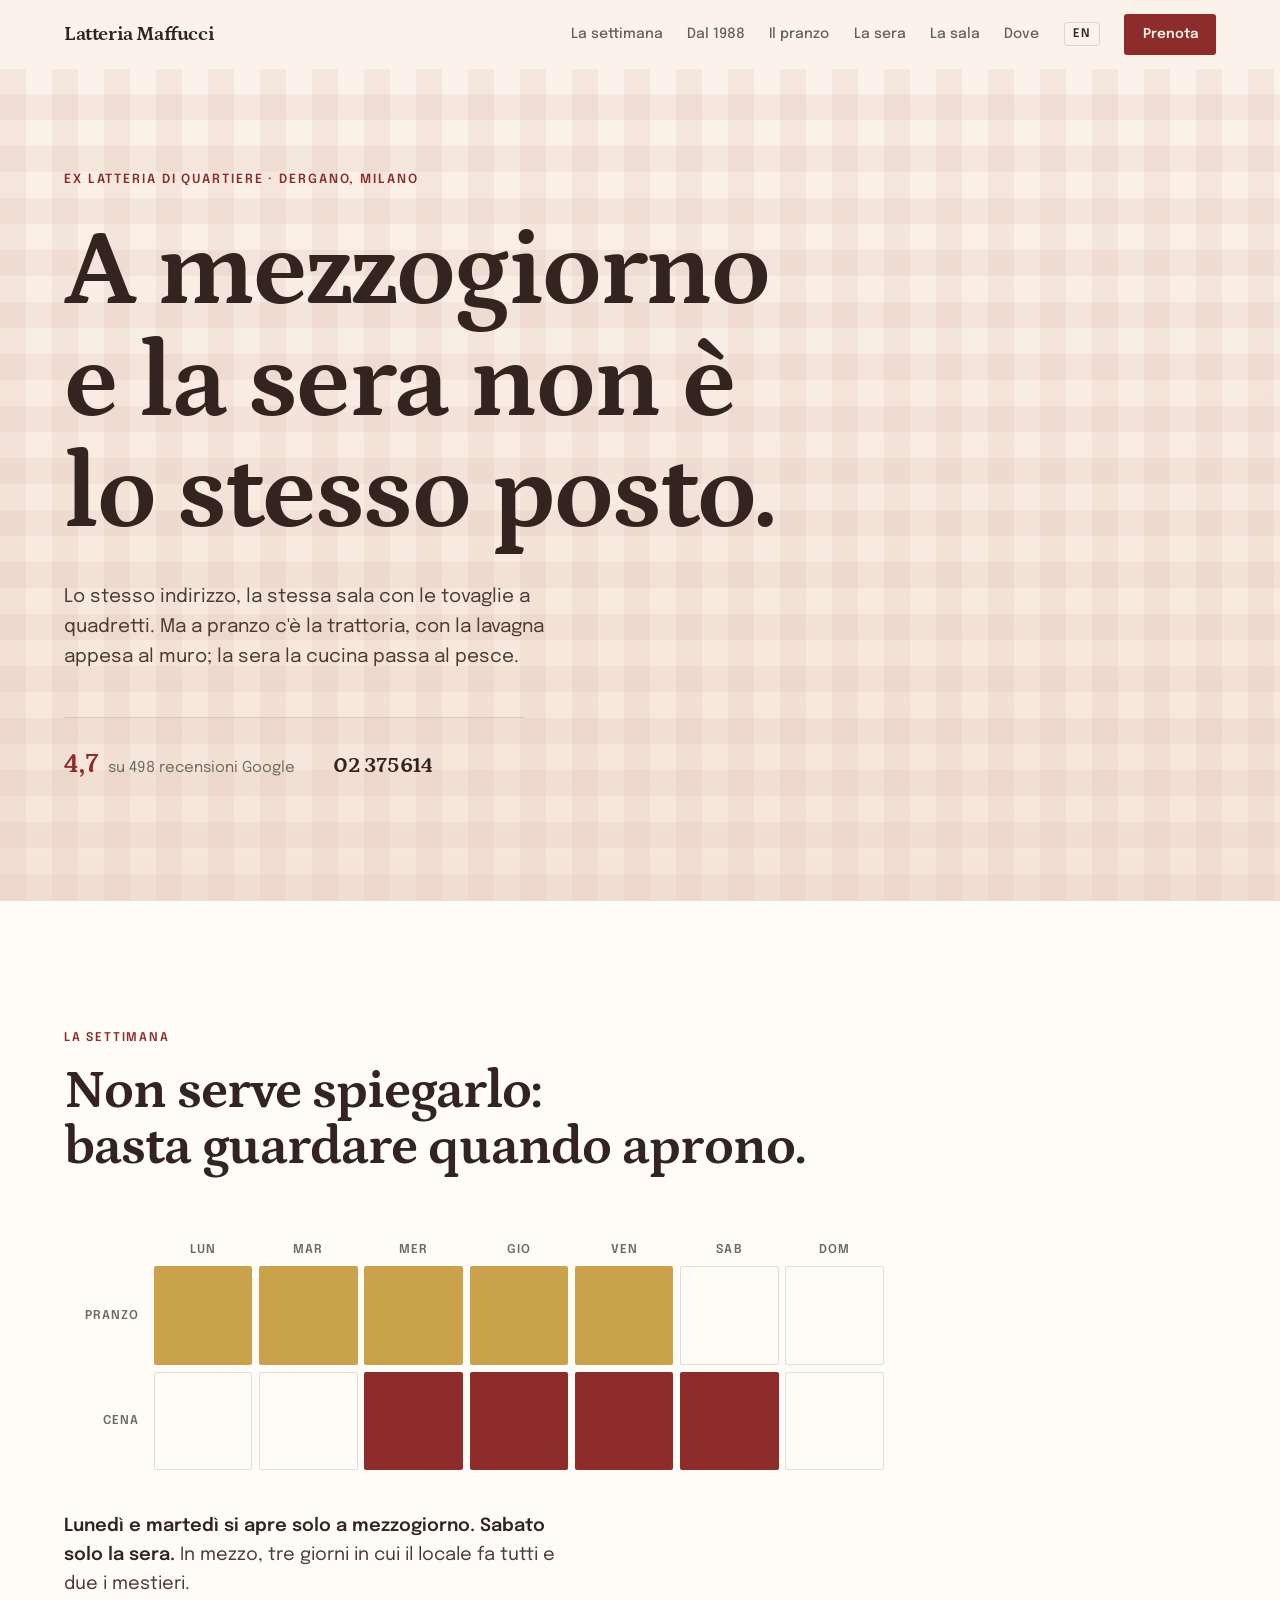
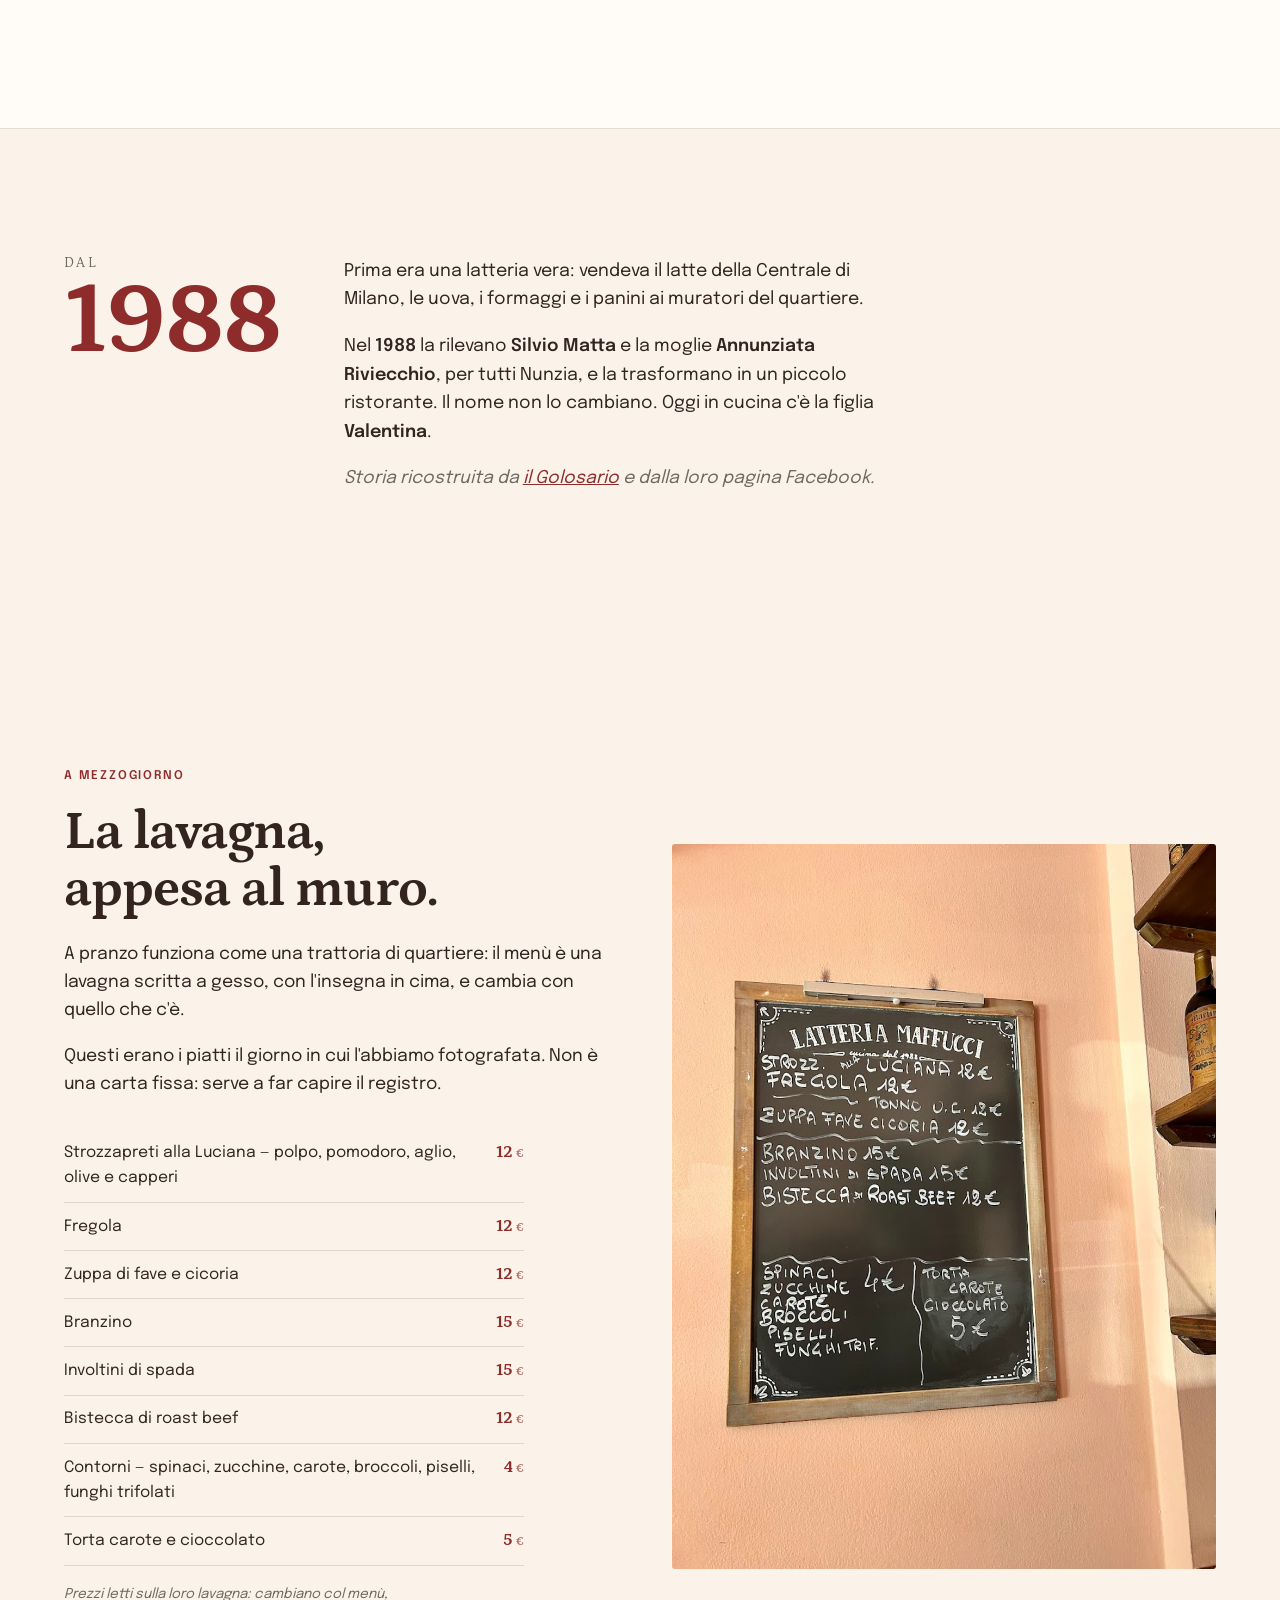
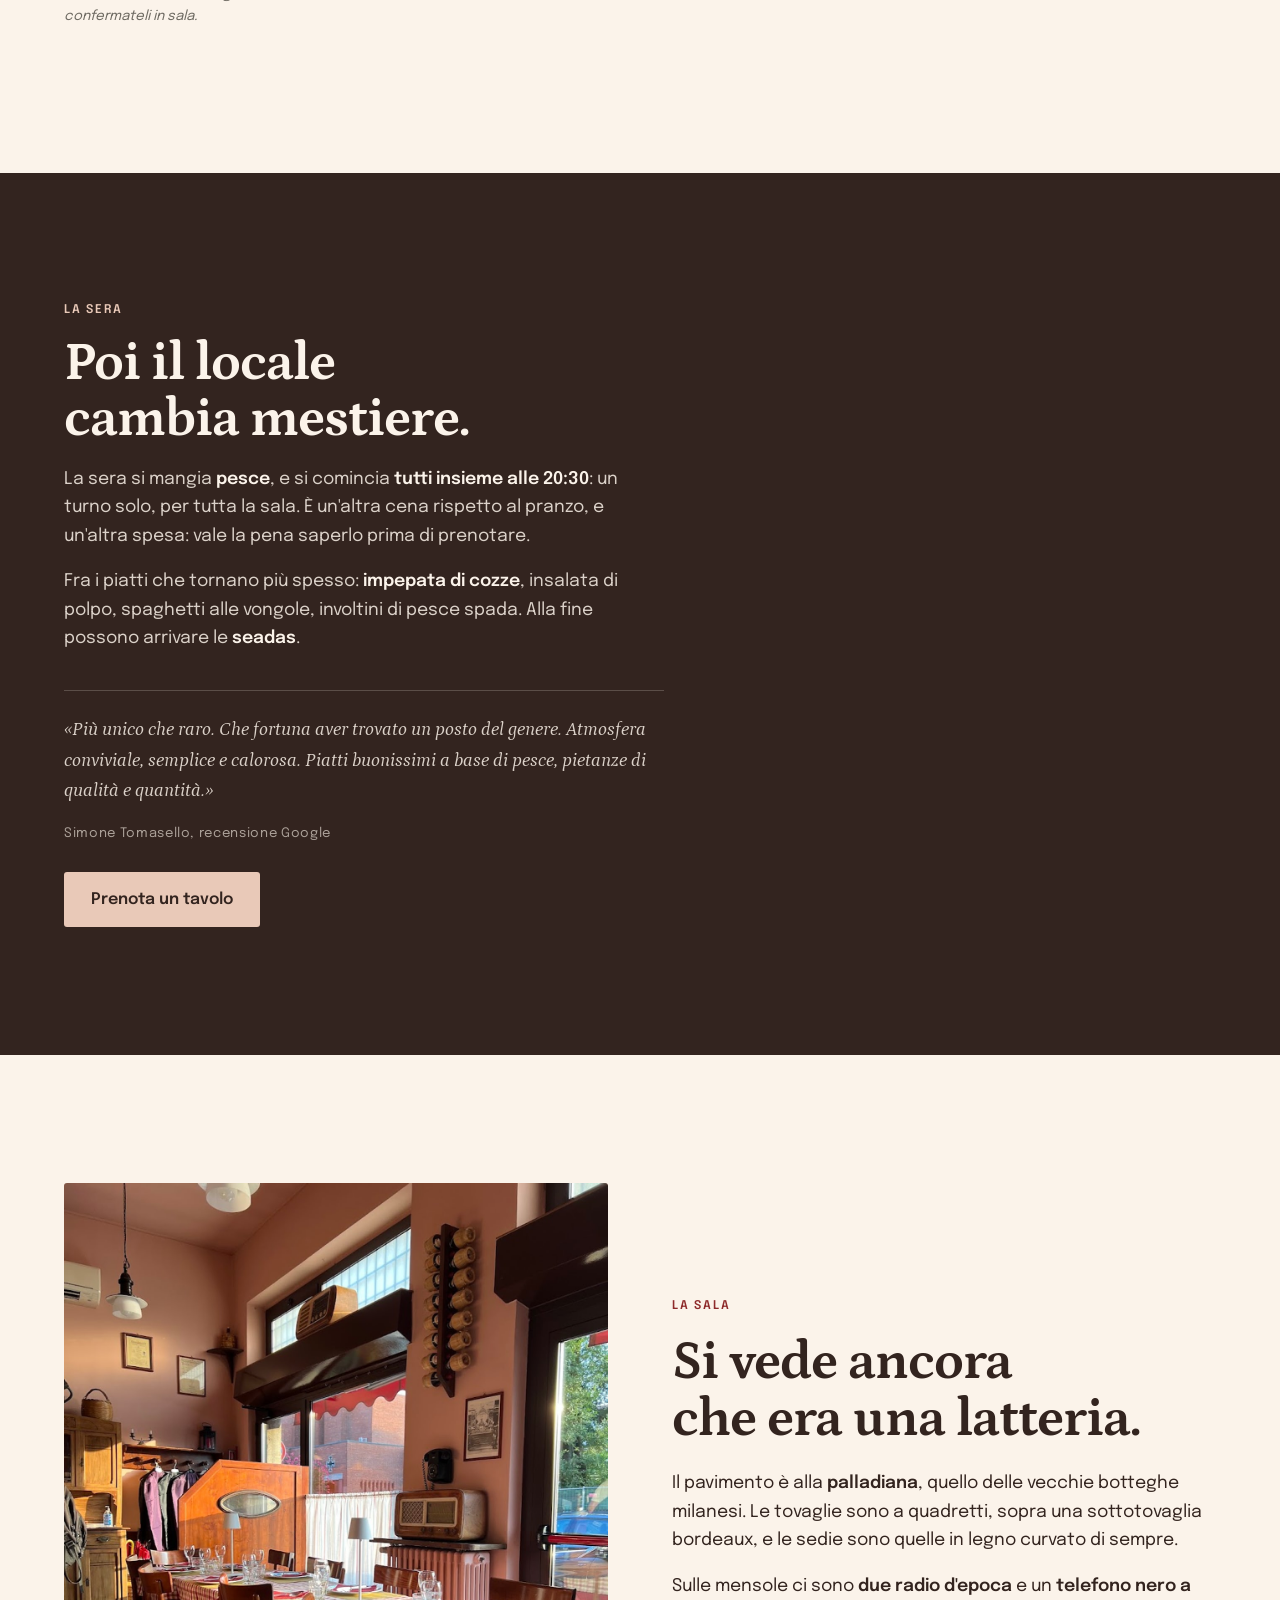
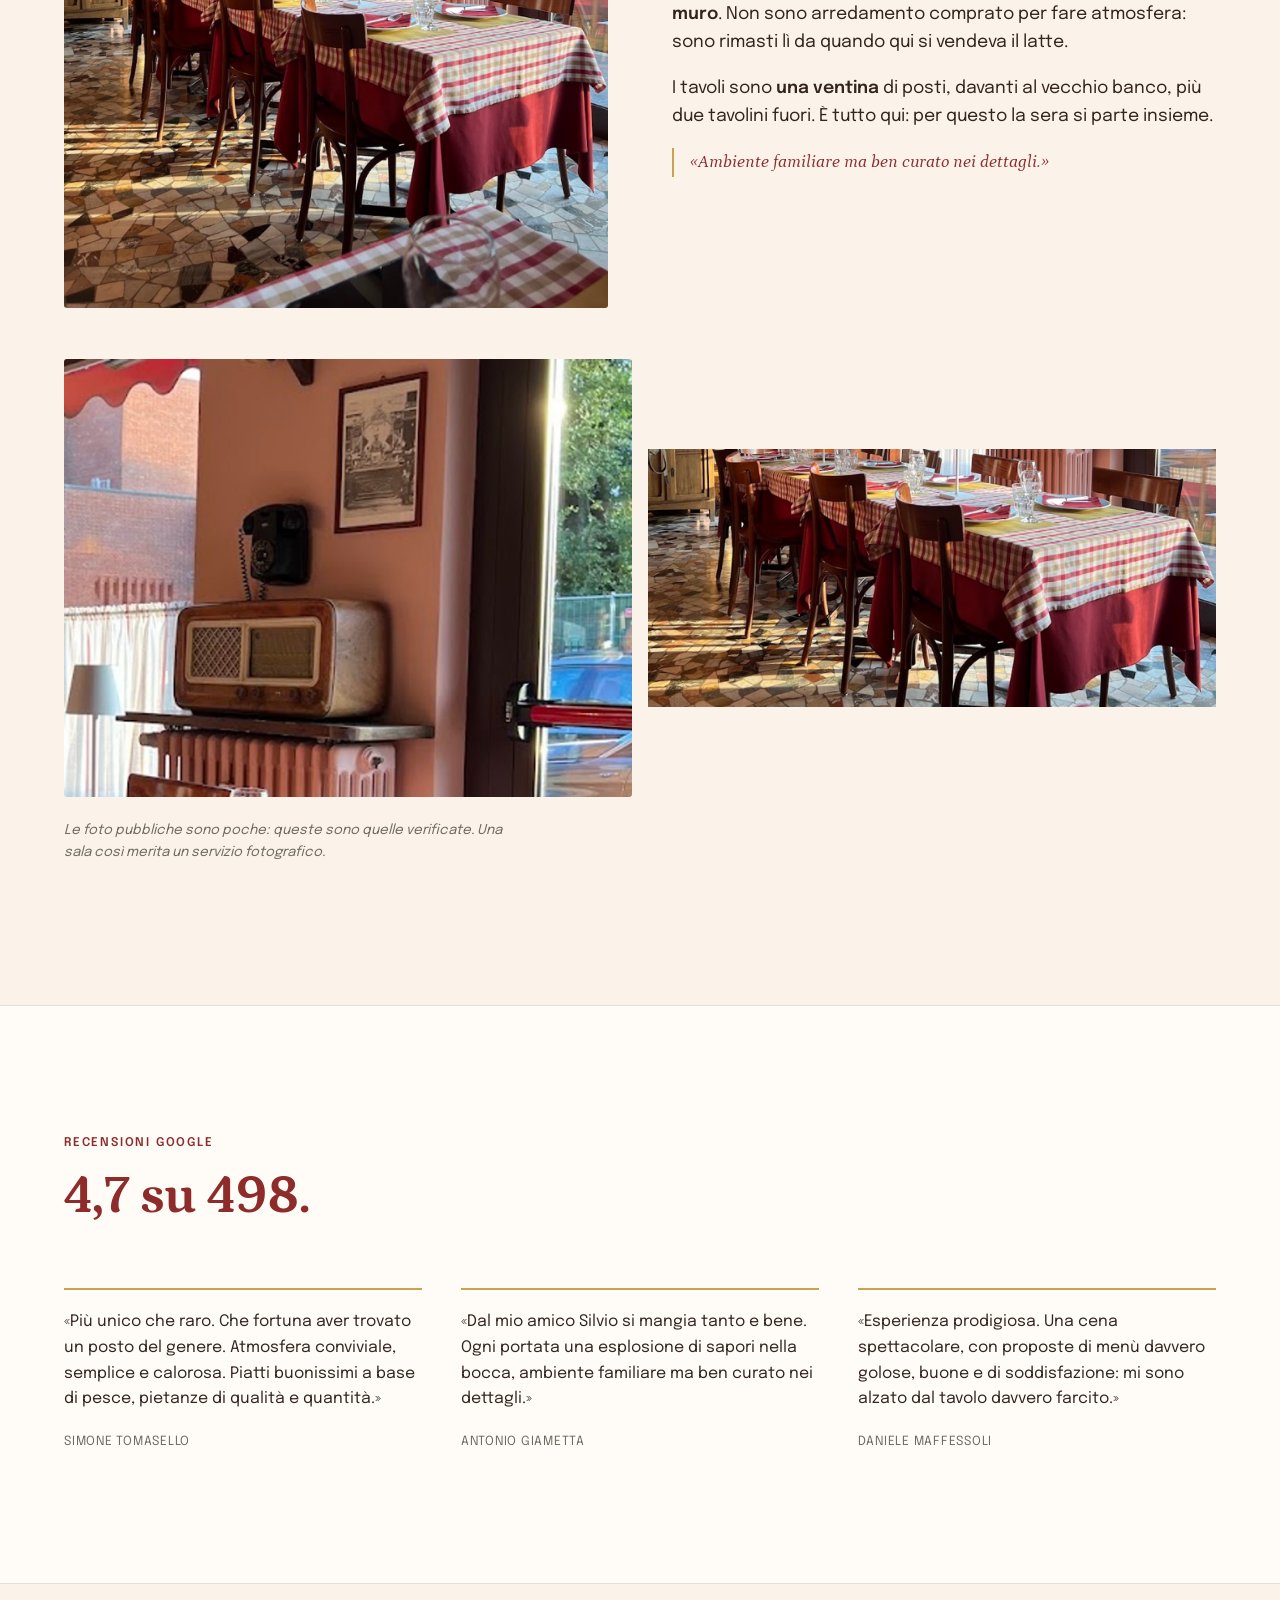
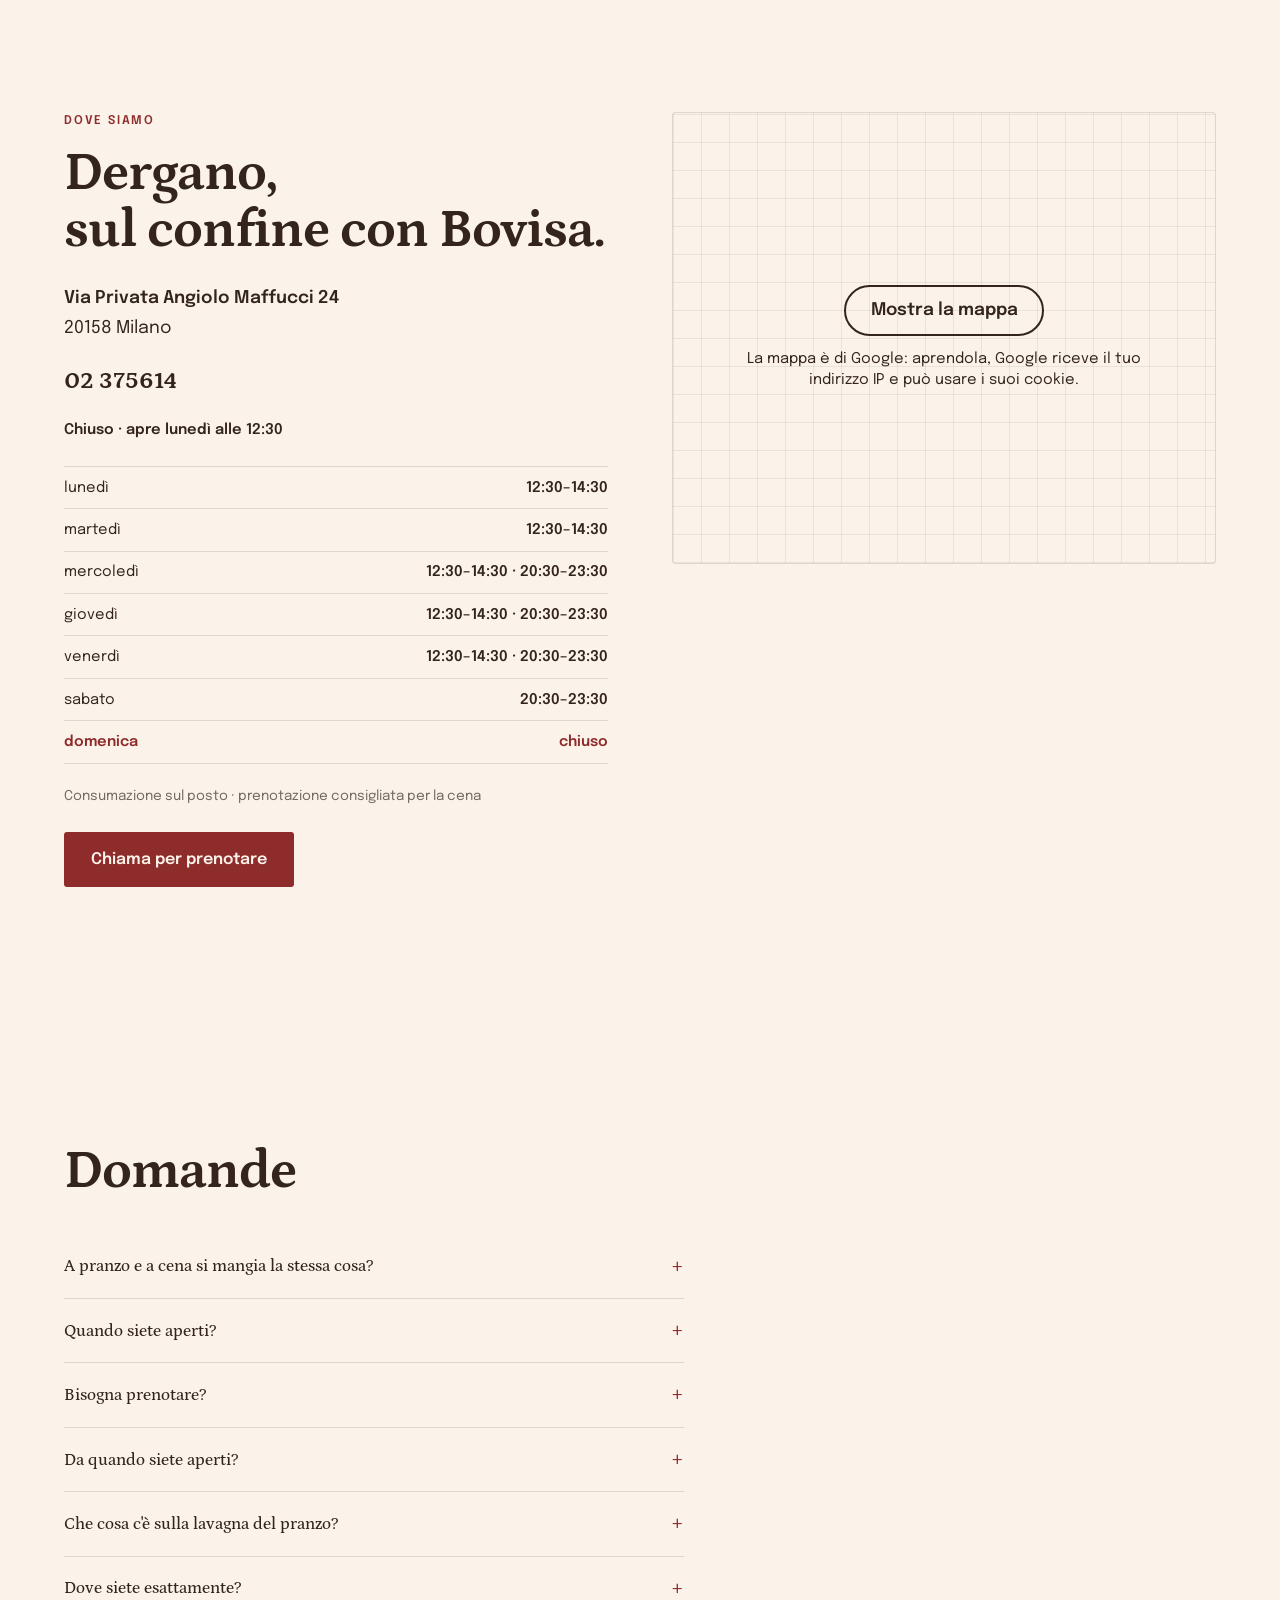
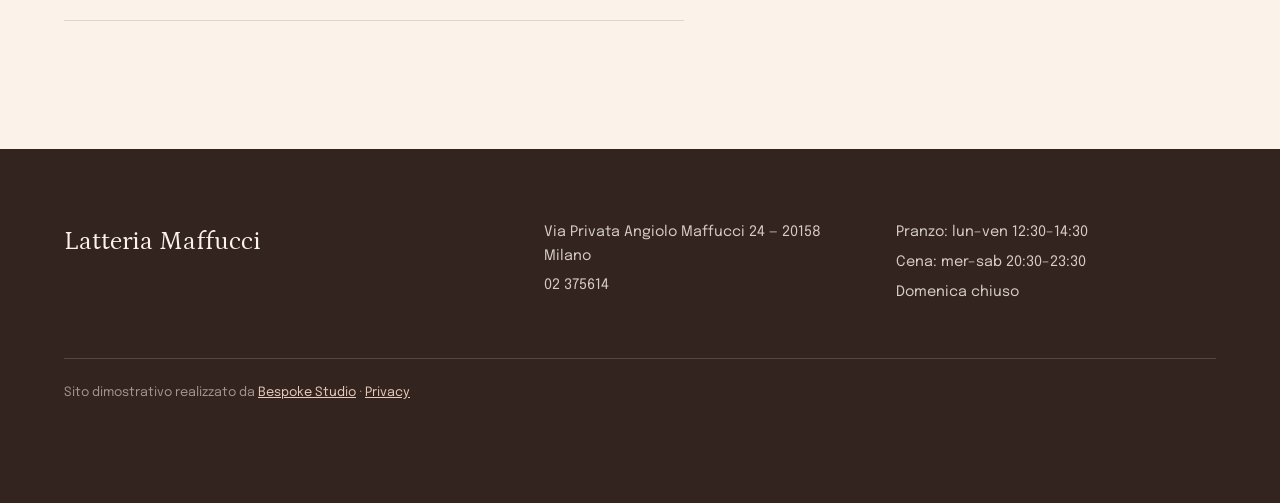
==== commit 1930c7a9: "Privacy e pulizia: caratteri sul sito, mappa al clic, informativa, noindex - caratteri copiati nel s" ====
--- a/index.html
+++ b/index.html
@@ -3,6 +3,7 @@
 <head>
 <meta charset="utf-8">
 <meta name="viewport" content="width=device-width, initial-scale=1">
+<meta name="robots" content="noindex">
 <title>Latteria Maffucci — Trattoria a Dergano, Milano | Via Maffucci 24</title>
 <meta name="description" content="Ex latteria di quartiere a Dergano, Milano, ristorante dal 1988: a mezzogiorno la trattoria con la lavagna del giorno, la sera il pesce in un turno unico alle 20:30. Via Privata Angiolo Maffucci 24. 4,7 su 498 recensioni Google.">
 <link rel="canonical" href="https://rotenzark.github.io/latteria-maffucci/">
@@ -20,13 +21,11 @@
 <link rel="icon" href="img/favicon.svg" type="image/svg+xml">
 <link rel="icon" href="img/favicon-32.png" sizes="32x32">
 <link rel="apple-touch-icon" href="img/apple-touch-icon.png">
-<link rel="preconnect" href="https://fonts.googleapis.com">
-<link rel="preconnect" href="https://fonts.gstatic.com" crossorigin>
-<link href="https://fonts.googleapis.com/css2?family=Petrona:ital,wght@0,400;0,500;0,700;1,400&family=Epilogue:wght@400;500;600&display=swap" rel="stylesheet">
+<link rel="stylesheet" href="fonts/fonts.css?v=1">
 <link rel="stylesheet" href="css/styles.css?v=1">
 <script src="https://cdn.jsdelivr.net/npm/gsap@3.12.5/dist/gsap.min.js" defer></script>
 <script src="https://cdn.jsdelivr.net/npm/gsap@3.12.5/dist/ScrollTrigger.min.js" defer></script>
-<script src="js/main.js?v=1" defer></script>
+<script src="js/main.js?v=2" defer></script>
 <script type="application/ld+json">
 {
   "@context": "https://schema.org",
@@ -47,11 +46,35 @@
     "postalCode": "20158",
     "addressCountry": "IT"
   },
-  "geo": { "@type": "GeoCoordinates", "latitude": 45.498688, "longitude": 9.1719003 },
-  "aggregateRating": { "@type": "AggregateRating", "ratingValue": "4.7", "reviewCount": "498" },
+  "geo": {
+    "@type": "GeoCoordinates",
+    "latitude": 45.498688,
+    "longitude": 9.1719003
+  },
   "openingHoursSpecification": [
-    { "@type": "OpeningHoursSpecification", "dayOfWeek": ["Monday","Tuesday","Wednesday","Thursday","Friday"], "opens": "12:30", "closes": "14:30" },
-    { "@type": "OpeningHoursSpecification", "dayOfWeek": ["Wednesday","Thursday","Friday","Saturday"], "opens": "20:30", "closes": "23:30" }
+    {
+      "@type": "OpeningHoursSpecification",
+      "dayOfWeek": [
+        "Monday",
+        "Tuesday",
+        "Wednesday",
+        "Thursday",
+        "Friday"
+      ],
+      "opens": "12:30",
+      "closes": "14:30"
+    },
+    {
+      "@type": "OpeningHoursSpecification",
+      "dayOfWeek": [
+        "Wednesday",
+        "Thursday",
+        "Friday",
+        "Saturday"
+      ],
+      "opens": "20:30",
+      "closes": "23:30"
+    }
   ]
 }
 </script>
@@ -290,11 +313,11 @@
       <a class="cta cta-big" href="tel:+3902375614" data-i18n="dove.cta">Chiama per prenotare</a>
     </div>
     <div class="dove-map reveal">
-      <iframe
+      <div class="mappa-clic" data-mappa-clic style="--mappa-h: 450px"><template><iframe
         title="Mappa: Latteria Maffucci, Via Angiolo Maffucci 24, Milano"
         data-i18n-title="dove.maptitle"
         src="https://www.google.com/maps?q=Latteria+Maffucci,+Via+Angiolo+Maffucci+24,+20158+Milano&output=embed"
-        width="600" height="450" style="border:0" allowfullscreen="" referrerpolicy="no-referrer-when-downgrade"></iframe>
+        width="600" height="450" style="border:0" allowfullscreen="" referrerpolicy="no-referrer-when-downgrade"></iframe></template><div class="mappa-clic__velo"><a class="mappa-clic__btn" href="https://www.google.com/maps/search/?api=1&amp;query=Latteria%20Maffucci%2C%20Via%20Angiolo%20Maffucci%2024%2C%2020158%20Milano" target="_blank" rel="noopener">Mostra la mappa</a><p class="mappa-clic__nota">La mappa è di Google: aprendola, Google riceve il tuo indirizzo IP e può usare i suoi cookie.</p></div></div>
     </div>
   </div>
 </section>
@@ -329,7 +352,7 @@
   </div>
   <p class="foot-credit">
     <span data-i18n="foot.demo">Sito dimostrativo realizzato da</span>
-    <a href="https://bespokestud.io" target="_blank" rel="noopener">Bespoke Studio</a>
+    <a href="https://bespokestud.io" target="_blank" rel="noopener">Bespoke Studio</a> · <a href="privacy.html">Privacy</a>
   </p>
 </footer>
 
@@ -343,5 +366,6 @@
   <img id="lightboxImg" src="" alt="">
 </div>
 
+<script src="js/mappa-clic.js?v=1" defer></script>
 </body>
 </html>
--- a/fonts/fonts.css
+++ b/fonts/fonts.css
@@ -0,0 +1,190 @@
+/* Caratteri ospitati sul sito: nessuna richiesta a Google Fonts o Fontshare (giro privacy 1/10/2026). Licenze in LICENSE.txt. */
+/* vietnamese */
+@font-face {
+  font-family: 'Epilogue';
+  font-style: normal;
+  font-weight: 400;
+  font-display: swap;
+  src: url(epilogue-v20-O4ZRFGj5hxF0EhjimlIrsggqlg.woff2) format('woff2');
+  unicode-range: U+0102-0103, U+0110-0111, U+0128-0129, U+0168-0169, U+01A0-01A1, U+01AF-01B0, U+0300-0301, U+0303-0304, U+0308-0309, U+0323, U+0329, U+1EA0-1EF9, U+20AB;
+}
+/* latin-ext */
+@font-face {
+  font-family: 'Epilogue';
+  font-style: normal;
+  font-weight: 400;
+  font-display: swap;
+  src: url(epilogue-v20-O4ZRFGj5hxF0EhjimlIqsggqlg.woff2) format('woff2');
+  unicode-range: U+0100-02BA, U+02BD-02C5, U+02C7-02CC, U+02CE-02D7, U+02DD-02FF, U+0304, U+0308, U+0329, U+1D00-1DBF, U+1E00-1E9F, U+1EF2-1EFF, U+2020, U+20A0-20AB, U+20AD-20C0, U+2113, U+2C60-2C7F, U+A720-A7FF;
+}
+/* latin */
+@font-face {
+  font-family: 'Epilogue';
+  font-style: normal;
+  font-weight: 400;
+  font-display: swap;
+  src: url(epilogue-v20-O4ZRFGj5hxF0EhjimlIksgg.woff2) format('woff2');
+  unicode-range: U+0000-00FF, U+0131, U+0152-0153, U+02BB-02BC, U+02C6, U+02DA, U+02DC, U+0304, U+0308, U+0329, U+2000-206F, U+20AC, U+2122, U+2191, U+2193, U+2212, U+2215, U+FEFF, U+FFFD;
+}
+/* vietnamese */
+@font-face {
+  font-family: 'Epilogue';
+  font-style: normal;
+  font-weight: 500;
+  font-display: swap;
+  src: url(epilogue-v20-O4ZRFGj5hxF0EhjimlIrsggqlg.woff2) format('woff2');
+  unicode-range: U+0102-0103, U+0110-0111, U+0128-0129, U+0168-0169, U+01A0-01A1, U+01AF-01B0, U+0300-0301, U+0303-0304, U+0308-0309, U+0323, U+0329, U+1EA0-1EF9, U+20AB;
+}
+/* latin-ext */
+@font-face {
+  font-family: 'Epilogue';
+  font-style: normal;
+  font-weight: 500;
+  font-display: swap;
+  src: url(epilogue-v20-O4ZRFGj5hxF0EhjimlIqsggqlg.woff2) format('woff2');
+  unicode-range: U+0100-02BA, U+02BD-02C5, U+02C7-02CC, U+02CE-02D7, U+02DD-02FF, U+0304, U+0308, U+0329, U+1D00-1DBF, U+1E00-1E9F, U+1EF2-1EFF, U+2020, U+20A0-20AB, U+20AD-20C0, U+2113, U+2C60-2C7F, U+A720-A7FF;
+}
+/* latin */
+@font-face {
+  font-family: 'Epilogue';
+  font-style: normal;
+  font-weight: 500;
+  font-display: swap;
+  src: url(epilogue-v20-O4ZRFGj5hxF0EhjimlIksgg.woff2) format('woff2');
+  unicode-range: U+0000-00FF, U+0131, U+0152-0153, U+02BB-02BC, U+02C6, U+02DA, U+02DC, U+0304, U+0308, U+0329, U+2000-206F, U+20AC, U+2122, U+2191, U+2193, U+2212, U+2215, U+FEFF, U+FFFD;
+}
+/* vietnamese */
+@font-face {
+  font-family: 'Epilogue';
+  font-style: normal;
+  font-weight: 600;
+  font-display: swap;
+  src: url(epilogue-v20-O4ZRFGj5hxF0EhjimlIrsggqlg.woff2) format('woff2');
+  unicode-range: U+0102-0103, U+0110-0111, U+0128-0129, U+0168-0169, U+01A0-01A1, U+01AF-01B0, U+0300-0301, U+0303-0304, U+0308-0309, U+0323, U+0329, U+1EA0-1EF9, U+20AB;
+}
+/* latin-ext */
+@font-face {
+  font-family: 'Epilogue';
+  font-style: normal;
+  font-weight: 600;
+  font-display: swap;
+  src: url(epilogue-v20-O4ZRFGj5hxF0EhjimlIqsggqlg.woff2) format('woff2');
+  unicode-range: U+0100-02BA, U+02BD-02C5, U+02C7-02CC, U+02CE-02D7, U+02DD-02FF, U+0304, U+0308, U+0329, U+1D00-1DBF, U+1E00-1E9F, U+1EF2-1EFF, U+2020, U+20A0-20AB, U+20AD-20C0, U+2113, U+2C60-2C7F, U+A720-A7FF;
+}
+/* latin */
+@font-face {
+  font-family: 'Epilogue';
+  font-style: normal;
+  font-weight: 600;
+  font-display: swap;
+  src: url(epilogue-v20-O4ZRFGj5hxF0EhjimlIksgg.woff2) format('woff2');
+  unicode-range: U+0000-00FF, U+0131, U+0152-0153, U+02BB-02BC, U+02C6, U+02DA, U+02DC, U+0304, U+0308, U+0329, U+2000-206F, U+20AC, U+2122, U+2191, U+2193, U+2212, U+2215, U+FEFF, U+FFFD;
+}
+/* vietnamese */
+@font-face {
+  font-family: 'Petrona';
+  font-style: italic;
+  font-weight: 400;
+  font-display: swap;
+  src: url(petrona-v38-mtGr4_NXL7bZo9XXgXdCu2vkCLkNEVtF8uwCJYJeNtds.woff2) format('woff2');
+  unicode-range: U+0102-0103, U+0110-0111, U+0128-0129, U+0168-0169, U+01A0-01A1, U+01AF-01B0, U+0300-0301, U+0303-0304, U+0308-0309, U+0323, U+0329, U+1EA0-1EF9, U+20AB;
+}
+/* latin-ext */
+@font-face {
+  font-family: 'Petrona';
+  font-style: italic;
+  font-weight: 400;
+  font-display: swap;
+  src: url(petrona-v38-mtGr4_NXL7bZo9XXgXdCu2vkCLkNEVtF8uwCJYNeNtds.woff2) format('woff2');
+  unicode-range: U+0100-02BA, U+02BD-02C5, U+02C7-02CC, U+02CE-02D7, U+02DD-02FF, U+0304, U+0308, U+0329, U+1D00-1DBF, U+1E00-1E9F, U+1EF2-1EFF, U+2020, U+20A0-20AB, U+20AD-20C0, U+2113, U+2C60-2C7F, U+A720-A7FF;
+}
+/* latin */
+@font-face {
+  font-family: 'Petrona';
+  font-style: italic;
+  font-weight: 400;
+  font-display: swap;
+  src: url(petrona-v38-mtGr4_NXL7bZo9XXgXdCu2vkCLkNEVtF8uwCJY1eNg.woff2) format('woff2');
+  unicode-range: U+0000-00FF, U+0131, U+0152-0153, U+02BB-02BC, U+02C6, U+02DA, U+02DC, U+0304, U+0308, U+0329, U+2000-206F, U+20AC, U+2122, U+2191, U+2193, U+2212, U+2215, U+FEFF, U+FFFD;
+}
+/* vietnamese */
+@font-face {
+  font-family: 'Petrona';
+  font-style: normal;
+  font-weight: 400;
+  font-display: swap;
+  src: url(petrona-v38-mtG64_NXL7bZo9XXgX1YtVsR.woff2) format('woff2');
+  unicode-range: U+0102-0103, U+0110-0111, U+0128-0129, U+0168-0169, U+01A0-01A1, U+01AF-01B0, U+0300-0301, U+0303-0304, U+0308-0309, U+0323, U+0329, U+1EA0-1EF9, U+20AB;
+}
+/* latin-ext */
+@font-face {
+  font-family: 'Petrona';
+  font-style: normal;
+  font-weight: 400;
+  font-display: swap;
+  src: url(petrona-v38-mtG64_NXL7bZo9XXgXxYtVsR.woff2) format('woff2');
+  unicode-range: U+0100-02BA, U+02BD-02C5, U+02C7-02CC, U+02CE-02D7, U+02DD-02FF, U+0304, U+0308, U+0329, U+1D00-1DBF, U+1E00-1E9F, U+1EF2-1EFF, U+2020, U+20A0-20AB, U+20AD-20C0, U+2113, U+2C60-2C7F, U+A720-A7FF;
+}
+/* latin */
+@font-face {
+  font-family: 'Petrona';
+  font-style: normal;
+  font-weight: 400;
+  font-display: swap;
+  src: url(petrona-v38-mtG64_NXL7bZo9XXgXJYtQ.woff2) format('woff2');
+  unicode-range: U+0000-00FF, U+0131, U+0152-0153, U+02BB-02BC, U+02C6, U+02DA, U+02DC, U+0304, U+0308, U+0329, U+2000-206F, U+20AC, U+2122, U+2191, U+2193, U+2212, U+2215, U+FEFF, U+FFFD;
+}
+/* vietnamese */
+@font-face {
+  font-family: 'Petrona';
+  font-style: normal;
+  font-weight: 500;
+  font-display: swap;
+  src: url(petrona-v38-mtG64_NXL7bZo9XXgX1YtVsR.woff2) format('woff2');
+  unicode-range: U+0102-0103, U+0110-0111, U+0128-0129, U+0168-0169, U+01A0-01A1, U+01AF-01B0, U+0300-0301, U+0303-0304, U+0308-0309, U+0323, U+0329, U+1EA0-1EF9, U+20AB;
+}
+/* latin-ext */
+@font-face {
+  font-family: 'Petrona';
+  font-style: normal;
+  font-weight: 500;
+  font-display: swap;
+  src: url(petrona-v38-mtG64_NXL7bZo9XXgXxYtVsR.woff2) format('woff2');
+  unicode-range: U+0100-02BA, U+02BD-02C5, U+02C7-02CC, U+02CE-02D7, U+02DD-02FF, U+0304, U+0308, U+0329, U+1D00-1DBF, U+1E00-1E9F, U+1EF2-1EFF, U+2020, U+20A0-20AB, U+20AD-20C0, U+2113, U+2C60-2C7F, U+A720-A7FF;
+}
+/* latin */
+@font-face {
+  font-family: 'Petrona';
+  font-style: normal;
+  font-weight: 500;
+  font-display: swap;
+  src: url(petrona-v38-mtG64_NXL7bZo9XXgXJYtQ.woff2) format('woff2');
+  unicode-range: U+0000-00FF, U+0131, U+0152-0153, U+02BB-02BC, U+02C6, U+02DA, U+02DC, U+0304, U+0308, U+0329, U+2000-206F, U+20AC, U+2122, U+2191, U+2193, U+2212, U+2215, U+FEFF, U+FFFD;
+}
+/* vietnamese */
+@font-face {
+  font-family: 'Petrona';
+  font-style: normal;
+  font-weight: 700;
+  font-display: swap;
+  src: url(petrona-v38-mtG64_NXL7bZo9XXgX1YtVsR.woff2) format('woff2');
+  unicode-range: U+0102-0103, U+0110-0111, U+0128-0129, U+0168-0169, U+01A0-01A1, U+01AF-01B0, U+0300-0301, U+0303-0304, U+0308-0309, U+0323, U+0329, U+1EA0-1EF9, U+20AB;
+}
+/* latin-ext */
+@font-face {
+  font-family: 'Petrona';
+  font-style: normal;
+  font-weight: 700;
+  font-display: swap;
+  src: url(petrona-v38-mtG64_NXL7bZo9XXgXxYtVsR.woff2) format('woff2');
+  unicode-range: U+0100-02BA, U+02BD-02C5, U+02C7-02CC, U+02CE-02D7, U+02DD-02FF, U+0304, U+0308, U+0329, U+1D00-1DBF, U+1E00-1E9F, U+1EF2-1EFF, U+2020, U+20A0-20AB, U+20AD-20C0, U+2113, U+2C60-2C7F, U+A720-A7FF;
+}
+/* latin */
+@font-face {
+  font-family: 'Petrona';
+  font-style: normal;
+  font-weight: 700;
+  font-display: swap;
+  src: url(petrona-v38-mtG64_NXL7bZo9XXgXJYtQ.woff2) format('woff2');
+  unicode-range: U+0000-00FF, U+0131, U+0152-0153, U+02BB-02BC, U+02C6, U+02DA, U+02DC, U+0304, U+0308, U+0329, U+2000-206F, U+20AC, U+2122, U+2191, U+2193, U+2212, U+2215, U+FEFF, U+FFFD;
+}
--- a/css/styles.css
+++ b/css/styles.css
@@ -418,3 +418,12 @@
 @media (prefers-reduced-motion:reduce){
   *,*::before,*::after{animation-duration:.01ms !important;transition-duration:.01ms !important}
 }
+
+/*MAPPACLIC*/
+/* la mappa Google si carica solo al clic (giro privacy 1/10/2026) */
+.mappa-clic { display: flex; align-items: center; justify-content: center; width: 100%; height: 100%; min-height: var(--mappa-h, 320px); box-sizing: border-box; padding: 24px; text-align: center; background: repeating-linear-gradient(0deg, rgba(127, 127, 127, 0.14) 0 1px, transparent 1px 28px), repeating-linear-gradient(90deg, rgba(127, 127, 127, 0.14) 0 1px, transparent 1px 28px); }
+.mappa-clic__velo { display: flex; flex-direction: column; align-items: center; gap: 12px; max-width: 32em; }
+.mappa-clic__btn { display: inline-block; padding: 0.75em 1.4em; border: 2px solid currentColor; border-radius: 999px; color: inherit; font: inherit; font-weight: 600; line-height: 1.2; text-decoration: none; background: transparent; cursor: pointer; }
+.mappa-clic__btn:hover, .mappa-clic__btn:focus-visible { text-decoration: underline; }
+.mappa-clic__nota { margin: 0; font-size: 0.85em; line-height: 1.45; }
+/*/MAPPACLIC*/
